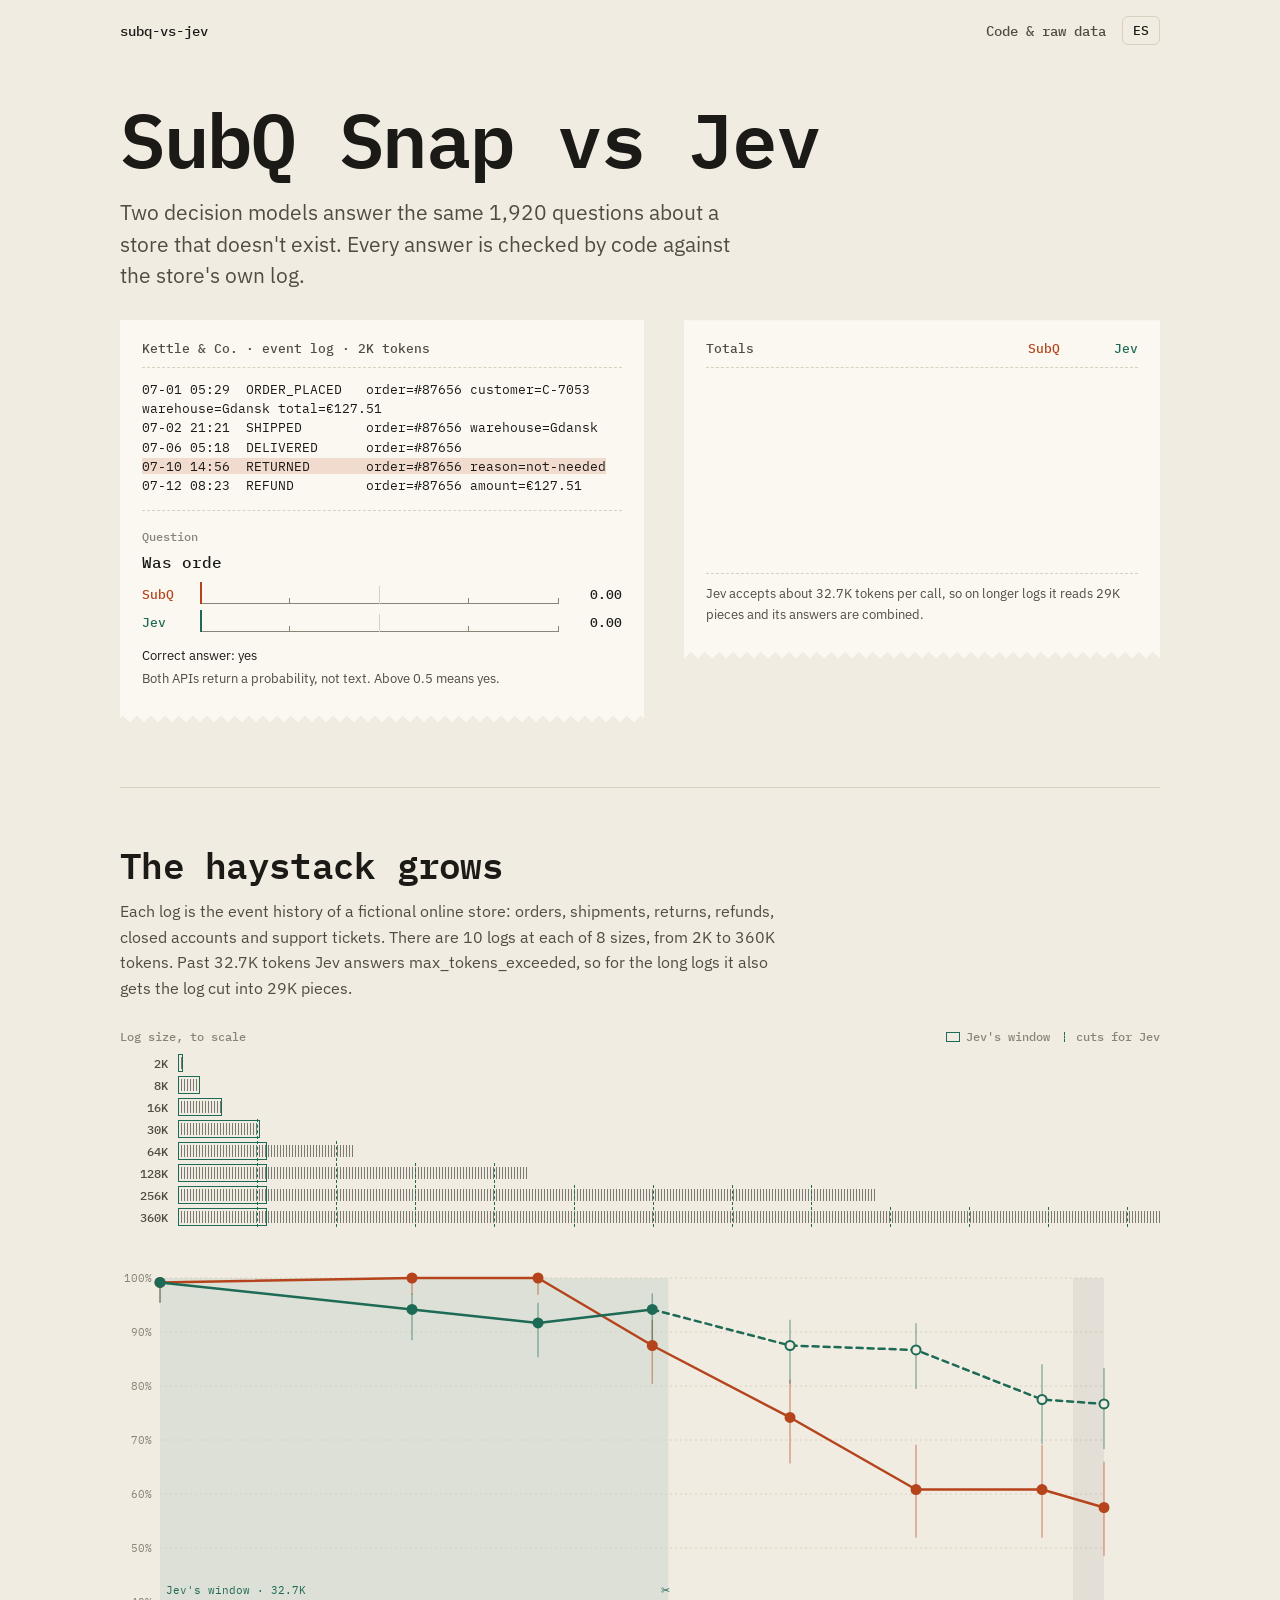
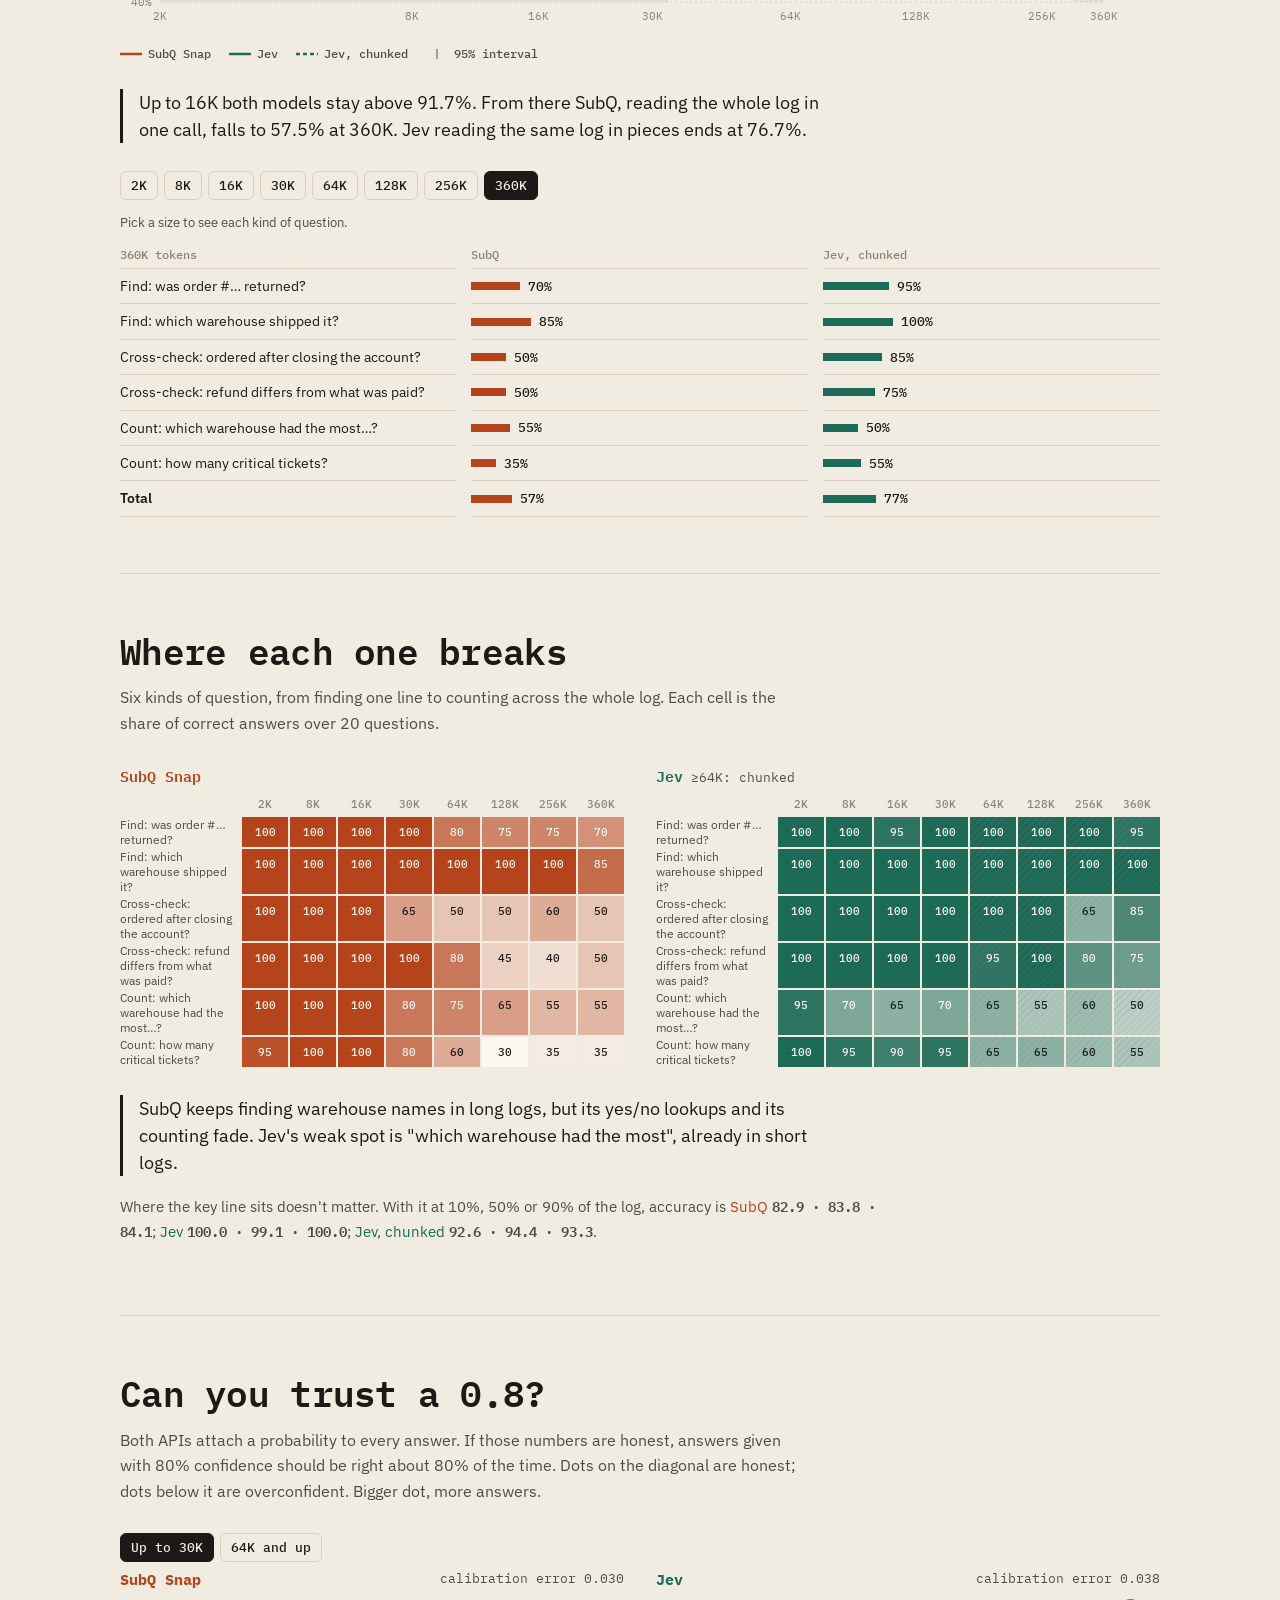
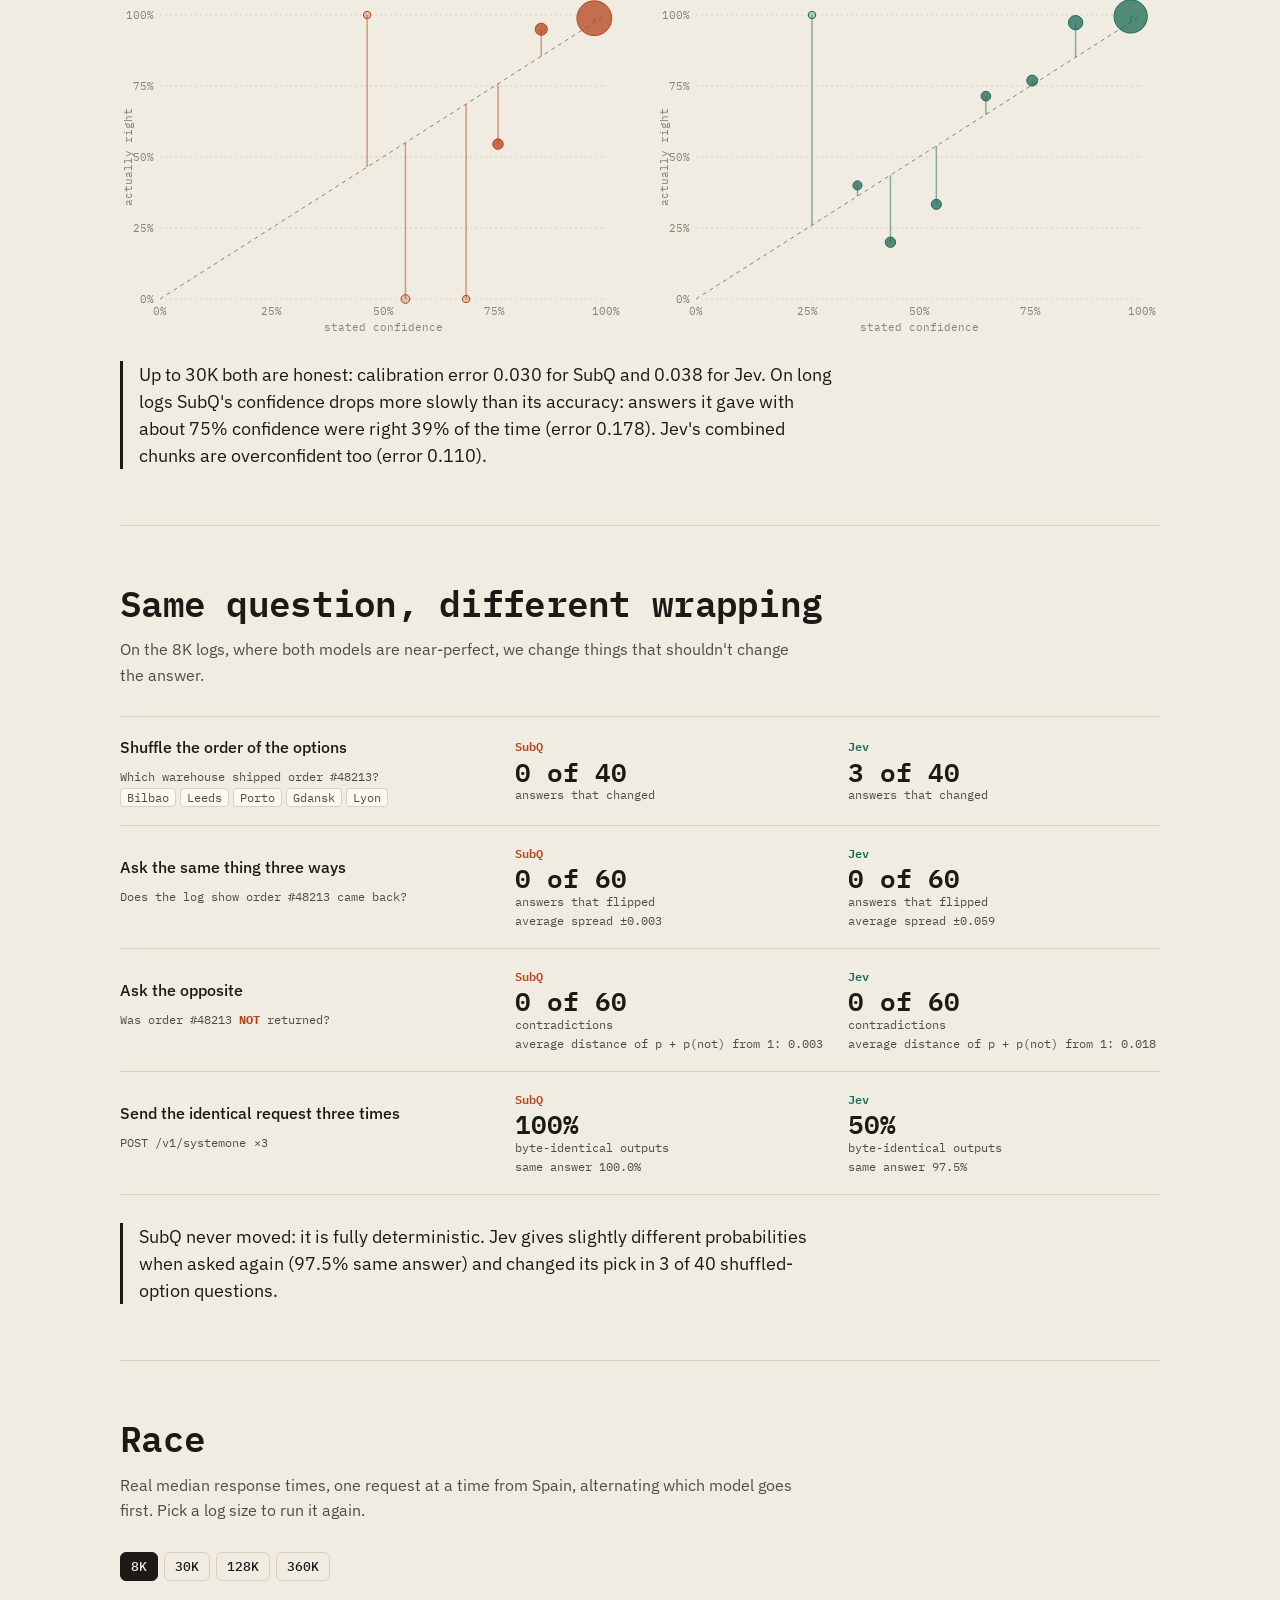
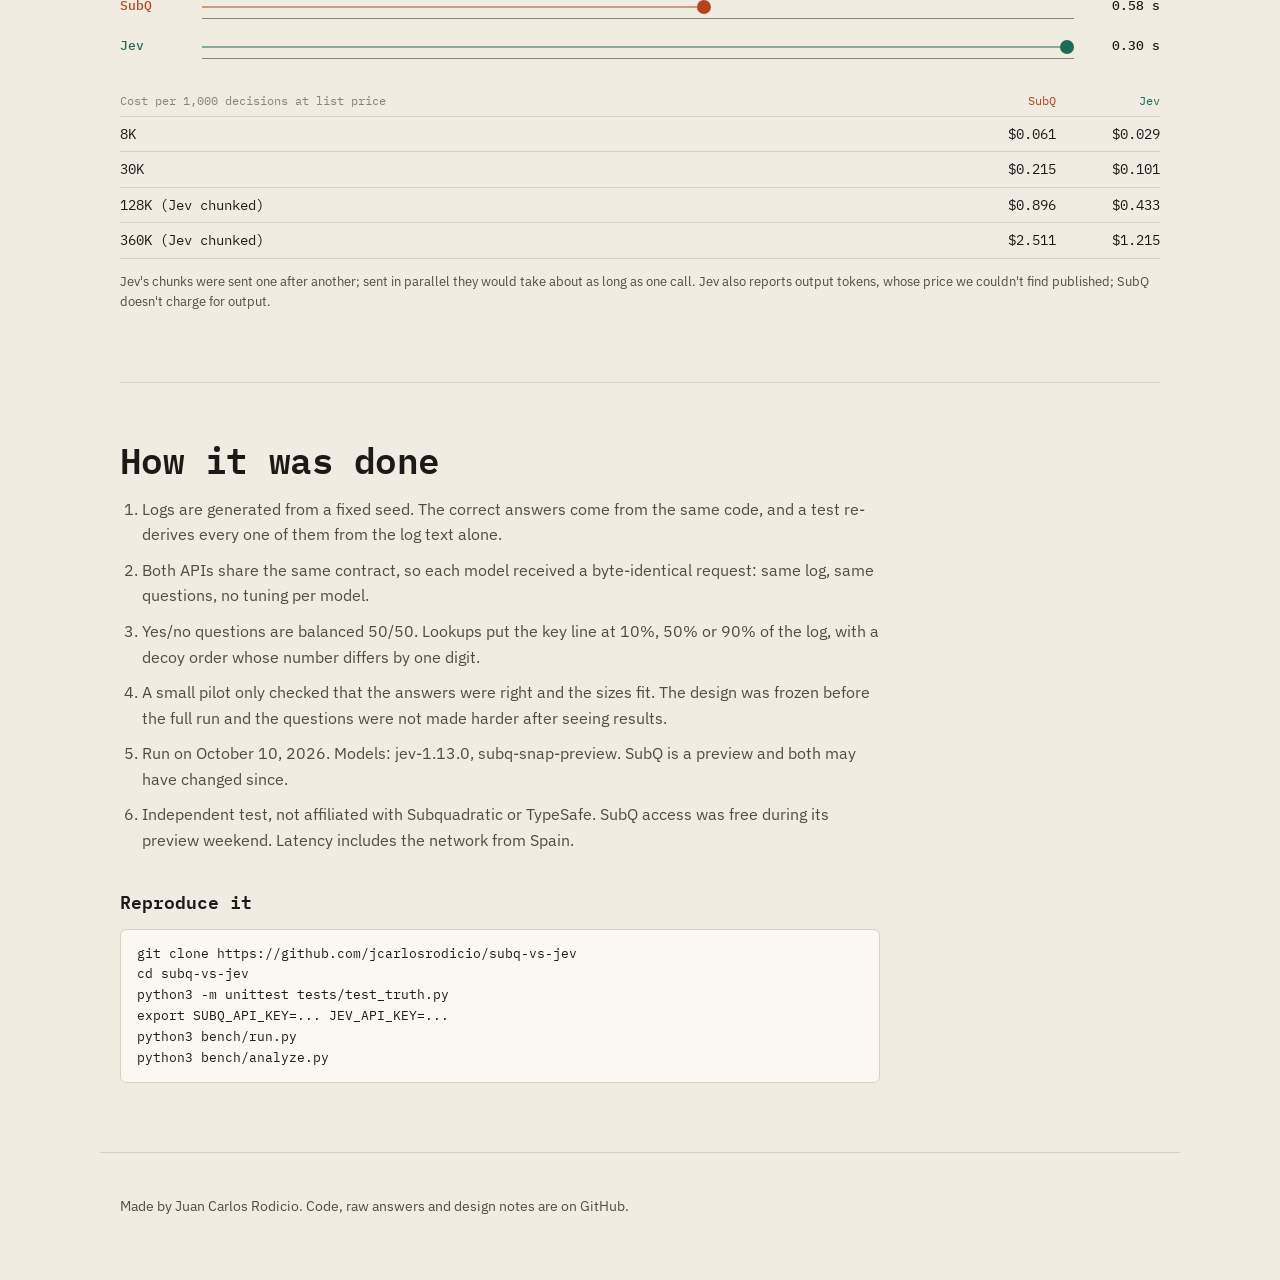
==== site/index.html @ 5bf1d731 "Results site (ES/EN), preview card, README and Pages workflow Co-Authored-By: Claude Opus 5.5 <norep" ====
<!doctype html>
<html lang="en">
<head>
<meta charset="utf-8">
<meta name="viewport" content="width=device-width, initial-scale=1">
<title>SubQ Snap vs Jev</title>
<meta name="description" content="Two decision models, one fictional store, 1,920 graded answers from 2K to 360K tokens of context.">
<meta property="og:title" content="SubQ Snap vs Jev">
<meta property="og:description" content="Two decision models, one fictional store, 1,920 graded answers from 2K to 360K tokens of context.">
<meta property="og:image" content="https://jcarlosrodicio.github.io/subq-vs-jev/og.png">
<meta property="og:url" content="https://jcarlosrodicio.github.io/subq-vs-jev/">
<meta name="twitter:card" content="summary_large_image">
<link rel="icon" href="data:image/svg+xml,<svg xmlns='http://www.w3.org/2000/svg' viewBox='0 0 16 16'><rect width='16' height='16' fill='%231b1a17'/><path d='M3 4h10M3 7h7M3 10h9M3 13h5' stroke='%23f3eee4' stroke-width='1.4'/></svg>">
<link rel="preconnect" href="https://fonts.googleapis.com">
<link rel="preconnect" href="https://fonts.gstatic.com" crossorigin>
<link href="https://fonts.googleapis.com/css2?family=IBM+Plex+Mono:wght@400;500;600&family=IBM+Plex+Sans:wght@400;500;600&display=swap" rel="stylesheet">
<link rel="stylesheet" href="style.css">
</head>
<body>
<header class="bar">
  <span class="mark">subq-vs-jev</span>
  <nav>
    <a href="https://github.com/jcarlosrodicio/subq-vs-jev" data-i18n="repo"></a>
    <button id="lang" type="button" aria-label="Language"></button>
  </nav>
</header>

<main>
  <section class="hero">
    <div class="hero-text">
      <h1 data-i18n="title"></h1>
      <p class="lede" data-i18n="lede"></p>
    </div>

    <div class="paper ticket" id="hero-ticket">
      <div class="ticket-head" data-i18n="hero_log"></div>
      <pre class="log" id="hero-log" aria-live="off"></pre>
      <div class="ticket-q">
        <span class="label" data-i18n="hero_q"></span>
        <p class="q mono" id="hero-q"></p>
      </div>
      <div class="meters" id="hero-meters"></div>
      <div class="ticket-foot">
        <span data-i18n="hero_truth"></span>
        <span class="muted" data-i18n="hero_note"></span>
      </div>
    </div>

    <div class="paper receipt" id="receipt">
      <div class="receipt-head">
        <span data-i18n="receipt_title"></span>
        <span class="cols mono"><span class="c-subq">SubQ</span><span class="c-jev">Jev</span></span>
      </div>
      <ol id="receipt-lines"></ol>
      <p class="receipt-foot" data-i18n="r_foot"></p>
    </div>
  </section>

  <section class="block" id="s1">
    <h2 data-i18n="s1_title"></h2>
    <p class="prose" data-i18n="s1_p"></p>
    <div class="tape" id="tape">
      <div class="tape-caption"><span data-i18n="s1_tape"></span><span class="tape-key"><i class="k-window"></i><span data-i18n="s1_window"></span><i class="k-cut"></i><span data-i18n="s1_cut"></span></span></div>
      <div id="tape-rows"></div>
    </div>
    <figure class="chart" id="acc-chart"></figure>
    <div class="legend" id="acc-legend"></div>
    <p class="finding" data-i18n="s1_finding"></p>
    <div class="readout" id="readout">
      <div class="sizes" id="sizes" role="tablist"></div>
      <p class="muted small" data-i18n="s1_hint"></p>
      <div id="readout-body"></div>
    </div>
  </section>

  <section class="block" id="s2">
    <h2 data-i18n="s2_title"></h2>
    <p class="prose" data-i18n="s2_p"></p>
    <div class="grids" id="grids"></div>
    <p class="finding" data-i18n="s2_finding"></p>
    <p class="depth" id="depth"></p>
  </section>

  <section class="block" id="s3">
    <h2 data-i18n="s3_title"></h2>
    <p class="prose" data-i18n="s3_p"></p>
    <div class="sizes" id="cal-scope"></div>
    <div class="calib" id="calib"></div>
    <p class="finding" data-i18n="s3_finding"></p>
  </section>

  <section class="block" id="s4">
    <h2 data-i18n="s4_title"></h2>
    <p class="prose" data-i18n="s4_p"></p>
    <div class="robust" id="robust"></div>
    <p class="finding" data-i18n="s4_finding"></p>
  </section>

  <section class="block" id="s5">
    <h2 data-i18n="s5_title"></h2>
    <p class="prose" data-i18n="s5_p"></p>
    <div class="sizes" id="race-sizes"></div>
    <div class="race" id="race"></div>
    <div class="cost" id="cost"></div>
    <p class="muted small" data-i18n="s5_note"></p>
  </section>

  <section class="block" id="s6">
    <h2 data-i18n="s6_title"></h2>
    <ol class="method">
      <li data-i18n="m1"></li>
      <li data-i18n="m2"></li>
      <li data-i18n="m3"></li>
      <li data-i18n="m4"></li>
      <li data-i18n="m5"></li>
      <li data-i18n="m6"></li>
    </ol>
    <h3 data-i18n="reproduce"></h3>
    <pre class="code"><code>git clone https://github.com/jcarlosrodicio/subq-vs-jev
cd subq-vs-jev
python3 -m unittest tests/test_truth.py
export SUBQ_API_KEY=... JEV_API_KEY=...
python3 bench/run.py
python3 bench/analyze.py</code></pre>
  </section>
</main>

<footer class="foot">
  <p data-i18n="footer"></p>
</footer>

<script src="i18n.js"></script>
<script src="app.js"></script>
</body>
</html>
---- site/style.css ----
:root {
  --paper: #f1ece2;
  --sheet: #fbf8f1;
  --ink: #1b1a17;
  --ink-2: #514c43;
  --ink-3: #8a8377;
  --rule: #d9d0c0;
  --subq: #b5441c;
  --jev: #1d6a56;
  --mono: "IBM Plex Mono", ui-monospace, Menlo, monospace;
  --sans: "IBM Plex Sans", system-ui, sans-serif;
  color-scheme: light;
}
@media (prefers-color-scheme: dark) {
  :root:not([data-theme="light"]) {
    --paper: #151412;
    --sheet: #1e1d1a;
    --ink: #ece6d9;
    --ink-2: #b9b1a2;
    --ink-3: #7d766a;
    --rule: #39352f;
    --subq: #e2763f;
    --jev: #52b293;
    color-scheme: dark;
  }
}

* { box-sizing: border-box; }
html { -webkit-text-size-adjust: 100%; }
body {
  margin: 0;
  background: var(--paper);
  color: var(--ink);
  font: 400 16px/1.6 var(--sans);
}
a { color: inherit; text-underline-offset: 3px; }
.mono, pre, code { font-family: var(--mono); }
.muted { color: var(--ink-2); }
.small { font-size: 13px; }
.c-subq { color: var(--subq); }
.c-jev { color: var(--jev); }

.bar {
  display: flex; justify-content: space-between; align-items: center;
  max-width: 1080px; margin: 0 auto; padding: 16px 20px;
  font: 500 14px var(--mono);
}
.bar nav { display: flex; gap: 16px; align-items: center; }
.bar a { text-decoration: none; color: var(--ink-2); }
.bar a:hover { color: var(--ink); text-decoration: underline; }
button {
  font: 500 13px var(--mono); color: var(--ink); background: transparent;
  border: 1px solid var(--rule); border-radius: 6px; padding: 5px 10px; cursor: pointer;
  transition: background-color .15s, border-color .15s;
}
button:hover { border-color: var(--ink-3); }
button[aria-pressed="true"] { background: var(--ink); color: var(--paper); border-color: var(--ink); }

main { max-width: 1080px; margin: 0 auto; padding: 0 20px; }

/* hero */
.hero {
  display: grid; grid-template-columns: 1.1fr 1fr; gap: 28px 40px;
  padding: 40px 0 64px; align-items: start;
}
.hero-text { grid-column: 1 / -1; max-width: 760px; }
h1 {
  font: 600 clamp(40px, 7vw, 76px)/1 var(--mono); letter-spacing: -0.03em; margin: 0 0 20px;
}
.lede { font-size: clamp(18px, 2.2vw, 21px); line-height: 1.5; color: var(--ink-2); margin: 0; max-width: 640px; }

.paper {
  background: var(--sheet);
  box-shadow: 0 1px 2px rgba(0,0,0,.06);
  padding: 20px 22px 26px;
  position: relative;
  /* torn receipt edge at the bottom */
  --tooth: 7px;
  mask: conic-gradient(from -45deg at bottom, #0000, #000 1deg 89deg, #0000 90deg) 50% / calc(2 * var(--tooth)) 100%;
  padding-bottom: calc(26px + var(--tooth));
}
.ticket-head, .receipt-head {
  font: 500 13px var(--mono); color: var(--ink-2);
  border-bottom: 1px dashed var(--rule); padding-bottom: 10px; margin-bottom: 12px;
  display: flex; justify-content: space-between; gap: 12px;
}
.log {
  margin: 0; min-height: 7.6em; font-size: 12.5px; line-height: 1.55;
  white-space: pre-wrap; overflow-wrap: anywhere; color: var(--ink);
}
.log .hl { background: color-mix(in srgb, var(--subq) 16%, transparent); }
.log .caret { display: inline-block; width: .6em; background: var(--ink); animation: blink 1s steps(1) infinite; }
@keyframes blink { 50% { opacity: 0; } }
.ticket-q { border-top: 1px dashed var(--rule); margin-top: 14px; padding-top: 12px; }
.label { font: 500 12px var(--mono); color: var(--ink-3); }
.q { margin: 2px 0 10px; font-size: 16px; font-weight: 500; min-height: 1.5em; }
.meters { display: grid; gap: 10px; }
.meter { display: grid; grid-template-columns: 48px 1fr 54px; align-items: center; gap: 10px; font: 500 13px var(--mono); }
.track { position: relative; height: 18px; border-bottom: 1px solid var(--ink-3); }
.track .tick { position: absolute; bottom: -1px; width: 1px; height: 6px; background: var(--ink-3); }
.track .half { height: 18px; background: var(--rule); }
.track .needle {
  position: absolute; bottom: -1px; left: 0; width: 2px; height: 22px;
  transition: left 1.4s cubic-bezier(.2,.8,.2,1);
}
.meter .val { text-align: right; font-variant-numeric: tabular-nums; }
.ticket-foot { display: grid; gap: 2px; margin-top: 14px; font-size: 13px; }

.receipt ol { list-style: none; margin: 0; padding: 0; }
.receipt li {
  display: grid; grid-template-columns: 1fr auto auto; gap: 14px; align-items: baseline;
  padding: 7px 0; font-size: 14px;
  opacity: 0; transition: opacity .4s;
}
.receipt li.in { opacity: 1; }
.receipt li .name { display: flex; align-items: baseline; gap: 8px; min-width: 0; }
.receipt li .name::after { content: ""; flex: 1; border-bottom: 1px dotted var(--ink-3); transform: translateY(-4px); }
.receipt li .v { font: 500 15px var(--mono); font-variant-numeric: tabular-nums; min-width: 64px; text-align: right; }
.receipt li .v small { font-size: 11px; color: var(--ink-3); font-weight: 400; display: block; line-height: 1; }
.receipt .cols { display: grid; grid-template-columns: 64px 64px; gap: 14px; text-align: right; }
.receipt-foot { font-size: 13px; color: var(--ink-2); border-top: 1px dashed var(--rule); margin: 12px 0 0; padding-top: 10px; }

/* sections */
.block { padding: 56px 0; border-top: 1px solid var(--rule); }
h2 { font: 600 clamp(26px, 3.6vw, 36px)/1.15 var(--mono); letter-spacing: -0.02em; margin: 0 0 14px; }
h3 { font: 600 18px var(--mono); margin: 32px 0 10px; }
.prose { max-width: 680px; color: var(--ink-2); margin: 0 0 28px; }
.finding {
  max-width: 720px; font-size: 18px; line-height: 1.5; margin: 28px 0 0;
  padding-left: 16px; border-left: 3px solid var(--ink);
}

/* tape */
.tape { margin: 8px 0 28px; }
.tape-caption { display: flex; justify-content: space-between; flex-wrap: wrap; gap: 8px; font: 500 12px var(--mono); color: var(--ink-3); margin-bottom: 8px; }
.tape-key { display: inline-flex; align-items: center; gap: 6px; }
.tape-key i { display: inline-block; width: 14px; height: 10px; }
.k-window { border: 1.5px solid var(--jev); }
.k-cut { border-left: 1.5px dashed var(--jev); width: 6px !important; margin-left: 8px; }
.tape-row { display: grid; grid-template-columns: 48px 1fr; align-items: center; gap: 10px; height: 22px; }
.tape-row .len { font: 500 12px var(--mono); color: var(--ink-2); text-align: right; }
.tape-row .strip-wrap { position: relative; height: 12px; }
.tape-row .strip {
  position: absolute; inset: 0 auto 0 0; width: 0; min-width: 2px;
  background: repeating-linear-gradient(90deg, var(--ink) 0 1px, transparent 1px 3px);
  opacity: .55; transition: width 1.2s cubic-bezier(.3,.7,.2,1);
}
.tape-row .window { position: absolute; top: -3px; bottom: -3px; left: 0; border: 1.5px solid var(--jev); opacity: 0; transition: opacity .4s 1.1s; }
.tape-row .cut { position: absolute; top: -4px; bottom: -4px; border-left: 1.5px dashed var(--jev); opacity: 0; transition: opacity .3s; }
.tape.in .window, .tape.in .cut { opacity: 1; }

/* charts */
.chart { margin: 0; }
.chart svg, .calib svg { width: 100%; height: auto; display: block; overflow: visible; }
.axis text, .lbl { font: 400 11px var(--mono); fill: var(--ink-3); }
.axis line, .axis path { stroke: var(--rule); }
.gridline { stroke: var(--rule); stroke-dasharray: 2 3; }
.series { fill: none; stroke-width: 2.5; stroke-linecap: round; stroke-linejoin: round; }
.series.draw { transition: stroke-dashoffset 1.8s cubic-bezier(.3,.6,.2,1); }
.dot { opacity: 0; transition: opacity .3s; }
.in .dot { opacity: 1; }
.ci { stroke-width: 1.5; opacity: .45; }
.band { fill: color-mix(in srgb, var(--jev) 9%, transparent); }
.col-hit { fill: transparent; cursor: pointer; }
.col-sel { fill: color-mix(in srgb, var(--ink) 6%, transparent); }
.legend { display: flex; flex-wrap: wrap; gap: 6px 18px; margin-top: 10px; font: 500 12px var(--mono); color: var(--ink-2); }
.legend span { display: inline-flex; align-items: center; gap: 6px; }
.legend svg { width: 22px; height: 10px; }

.readout { margin-top: 28px; }
.sizes { display: flex; flex-wrap: wrap; gap: 6px; margin-bottom: 8px; }
.readout-grid { display: grid; grid-template-columns: minmax(150px, 1fr) 1fr 1fr; gap: 0 14px; margin-top: 12px; font-size: 14px; }
.readout-grid .h { font: 500 12px var(--mono); color: var(--ink-3); padding-bottom: 6px; border-bottom: 1px solid var(--rule); }
.readout-grid > div:not(.h) { padding: 6px 0; border-bottom: 1px solid var(--rule); }
.bar-cell { display: flex; align-items: center; gap: 8px; font: 500 13px var(--mono); font-variant-numeric: tabular-nums; }
.bar-cell .b { height: 8px; transition: width .5s cubic-bezier(.3,.7,.2,1); }
.bar-cell .na { color: var(--ink-3); font-weight: 400; }

/* heat grids */
.grids { display: grid; grid-template-columns: 1fr 1fr; gap: 32px; }
.grid-title { font: 600 15px var(--mono); margin: 0 0 8px; display: flex; gap: 8px; align-items: baseline; }
.heat { display: grid; grid-template-columns: minmax(120px, 1.6fr) repeat(8, 1fr); gap: 2px; font-size: 12px; }
.heat .rowh { font-size: 12px; line-height: 1.25; color: var(--ink-2); padding-right: 6px; display: flex; align-items: center; }
.heat .colh { font: 500 10.5px var(--mono); color: var(--ink-3); text-align: center; padding-bottom: 4px; }
.heat .cell {
  font: 500 11px var(--mono); text-align: center; padding: 8px 0; font-variant-numeric: tabular-nums;
  opacity: 0; transition: opacity .35s;
}
.heat .cell.chunked { background-image: repeating-linear-gradient(135deg, transparent 0 4px, rgba(127,127,127,.18) 4px 5px); }
.heat .cell.empty { color: var(--ink-3); }
.in .heat .cell { opacity: 1; }
.depth { font-size: 15px; color: var(--ink-2); margin-top: 18px; max-width: 760px; }
.depth b { font: 600 14px var(--mono); }

/* calibration */
.calib { display: grid; grid-template-columns: 1fr 1fr; gap: 32px; }
.calib h4 { font: 600 15px var(--mono); margin: 0 0 4px; display: flex; justify-content: space-between; }
.calib h4 span { font-weight: 400; color: var(--ink-2); font-size: 13px; }
.calib .pt { transition: transform 1s cubic-bezier(.3,.7,.2,1), opacity .6s; }

/* robustness */
.robust { display: grid; gap: 0; }
.rb { display: grid; grid-template-columns: minmax(0, 1.2fr) minmax(0, 1fr) minmax(0, 1fr); gap: 20px; align-items: center; padding: 18px 0; border-bottom: 1px solid var(--rule); }
.rb:first-child { border-top: 1px solid var(--rule); }
.rb .what { font-weight: 500; }
.rb .demo { font: 12px var(--mono); color: var(--ink-2); margin-top: 8px; min-height: 30px; }
.rb .opts { display: flex; gap: 4px; position: relative; }
.rb .opt { border: 1px solid var(--rule); border-radius: 4px; padding: 1px 6px; transition: transform .5s cubic-bezier(.3,.7,.2,1); background: var(--sheet); }
.rb .res { font-family: var(--mono); }
.rb .res .big { font-size: 26px; font-weight: 600; font-variant-numeric: tabular-nums; line-height: 1.1; }
.rb .res .sub { font-size: 12px; color: var(--ink-2); }
.rb .res .who { font-size: 12px; font-weight: 600; }
.typing::after { content: "▍"; animation: blink 1s steps(1) infinite; }

/* race */
.race { display: grid; gap: 14px; margin-top: 12px; }
.lane { display: grid; grid-template-columns: 70px 1fr 74px; align-items: center; gap: 12px; font: 500 13px var(--mono); }
.lane .track2 { position: relative; height: 26px; border-bottom: 1px solid var(--ink-3); }
.lane .runner { position: absolute; left: 0; bottom: 4px; width: 14px; height: 14px; border-radius: 50%; }
.lane .trail { position: absolute; left: 0; bottom: 10px; height: 2px; width: 0; opacity: .5; }
.lane .seg { position: absolute; bottom: -1px; width: 1px; height: 8px; background: var(--ink-3); }
.lane .time { text-align: right; font-variant-numeric: tabular-nums; }
.lane .meta { grid-column: 2; font-size: 11.5px; color: var(--ink-3); margin-top: -8px; }
.cost { margin: 26px 0 12px; font-size: 14px; }
.cost .row { display: grid; grid-template-columns: 1fr 90px 90px; gap: 14px; padding: 6px 0; border-bottom: 1px solid var(--rule); font-family: var(--mono); font-variant-numeric: tabular-nums; }
.cost .row span:not(:first-child) { text-align: right; }
.cost .row.h { color: var(--ink-3); font-size: 12px; }

/* method */
.method { max-width: 760px; padding-left: 22px; color: var(--ink-2); }
.method li { margin-bottom: 10px; }
.code { background: var(--sheet); border: 1px solid var(--rule); border-radius: 6px; padding: 14px 16px; font-size: 13px; overflow-x: auto; max-width: 760px; }
.foot { max-width: 1080px; margin: 0 auto; padding: 28px 20px 48px; border-top: 1px solid var(--rule); color: var(--ink-2); font-size: 14px; }

@media (max-width: 820px) {
  .hero { grid-template-columns: 1fr; padding-top: 20px; }
  .grids, .calib { grid-template-columns: 1fr; }
  .rb { grid-template-columns: 1fr 1fr; }
  .rb .left { grid-column: 1 / -1; }
  .heat { grid-template-columns: minmax(96px, 1.4fr) repeat(8, 1fr); }
  .heat .cell { font-size: 9.5px; padding: 7px 0; }
  .readout-grid { grid-template-columns: minmax(110px, 1.2fr) 1fr 1fr; font-size: 13px; }
}
@media (max-width: 480px) {
  main, .bar, .foot { padding-left: 16px; padding-right: 16px; }
  .paper { padding-left: 16px; padding-right: 16px; }
  .receipt li { grid-template-columns: 1fr 56px 56px; gap: 8px; font-size: 13px; }
  .receipt .cols { grid-template-columns: 56px 56px; gap: 8px; }
  .receipt li .v { min-width: 0; font-size: 14px; }
  .heat .colh { font-size: 9px; }
  .lane { grid-template-columns: 52px 1fr 62px; }
}
@media (prefers-reduced-motion: reduce) {
  *, *::before, *::after { transition: none !important; animation: none !important; }
}
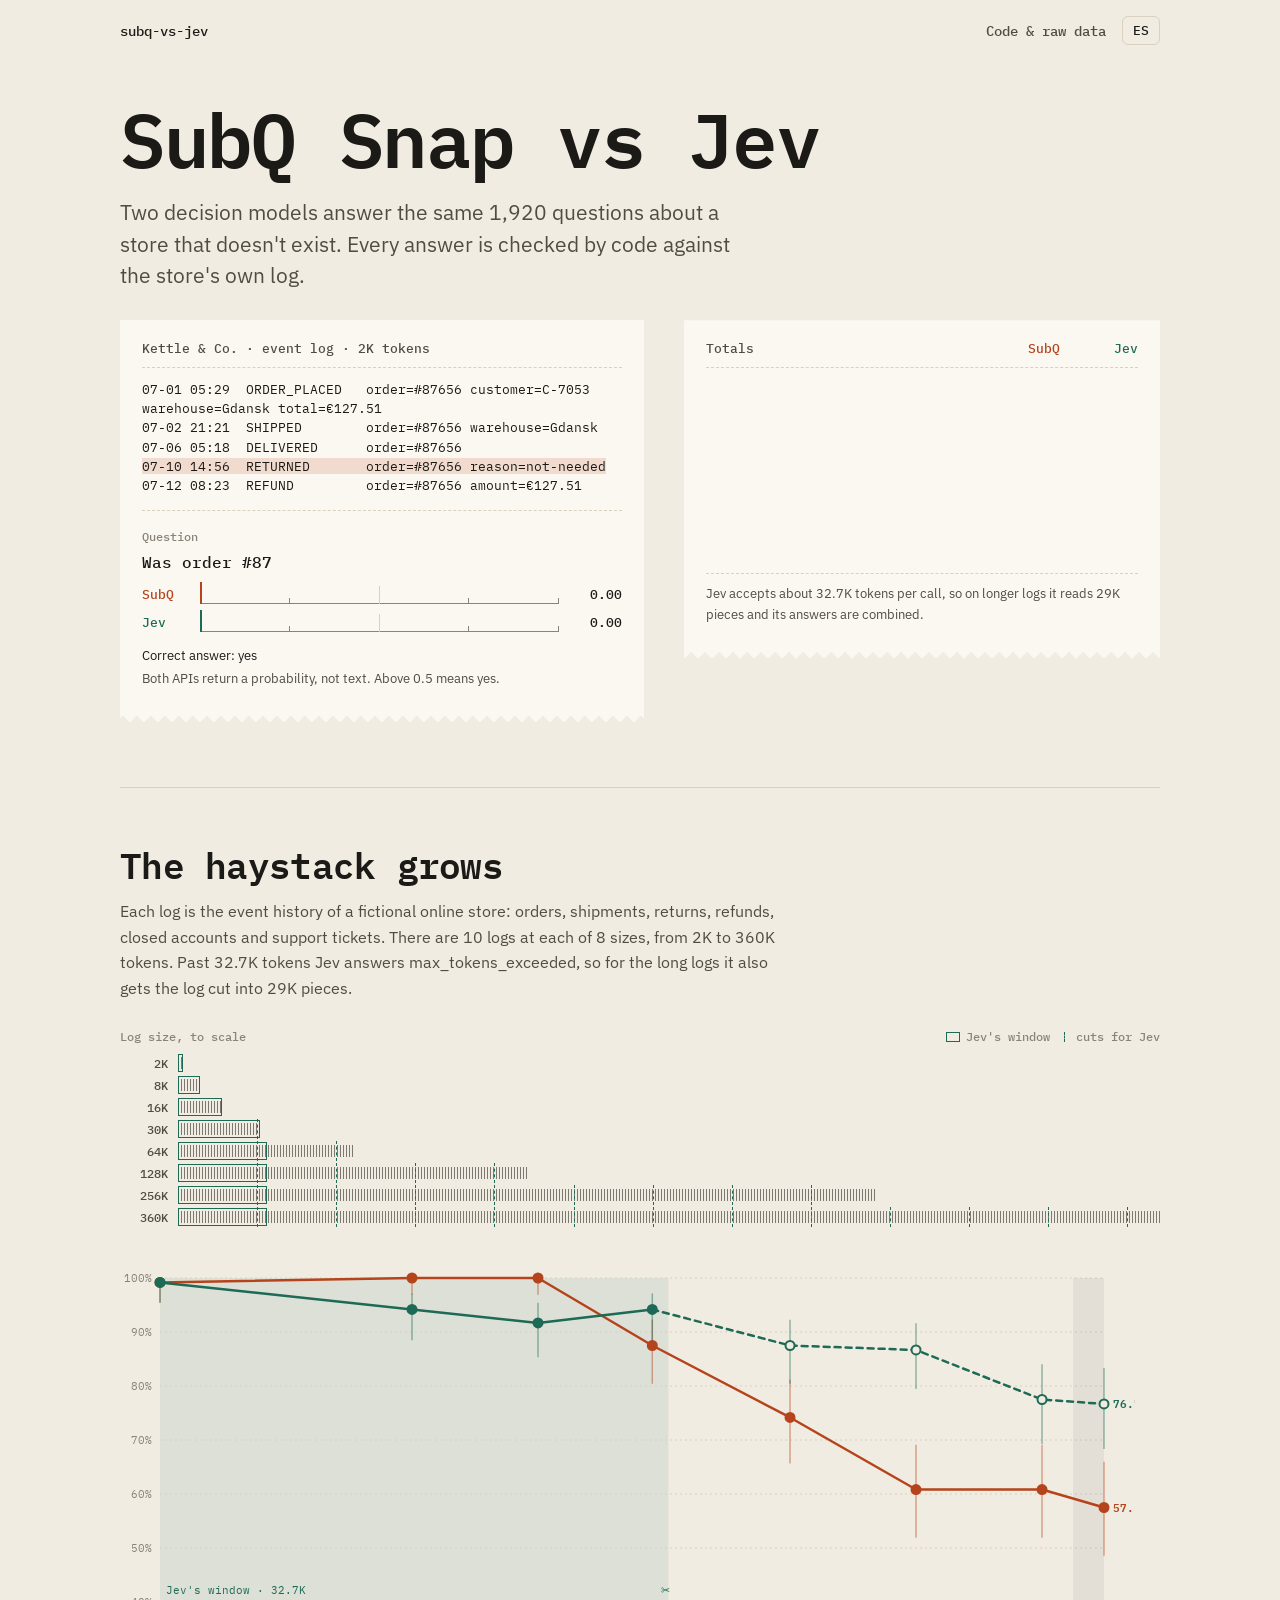
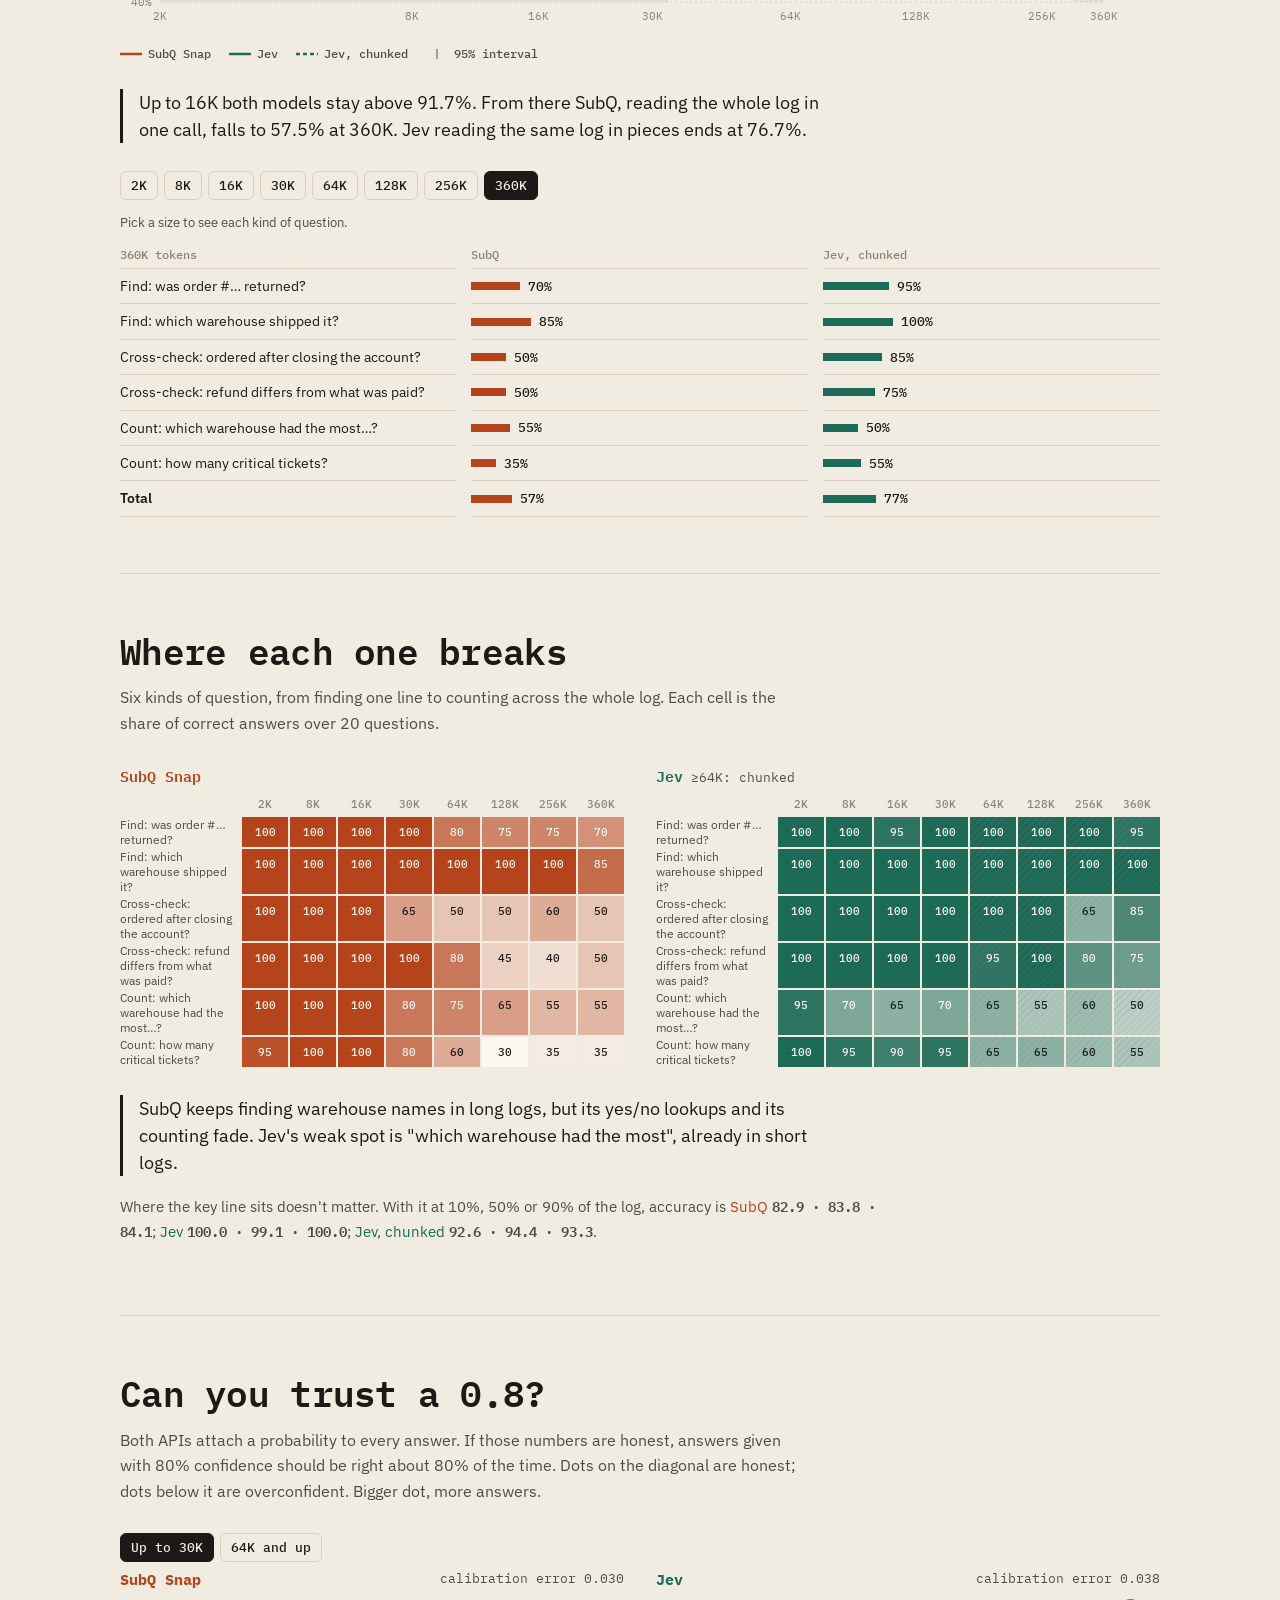
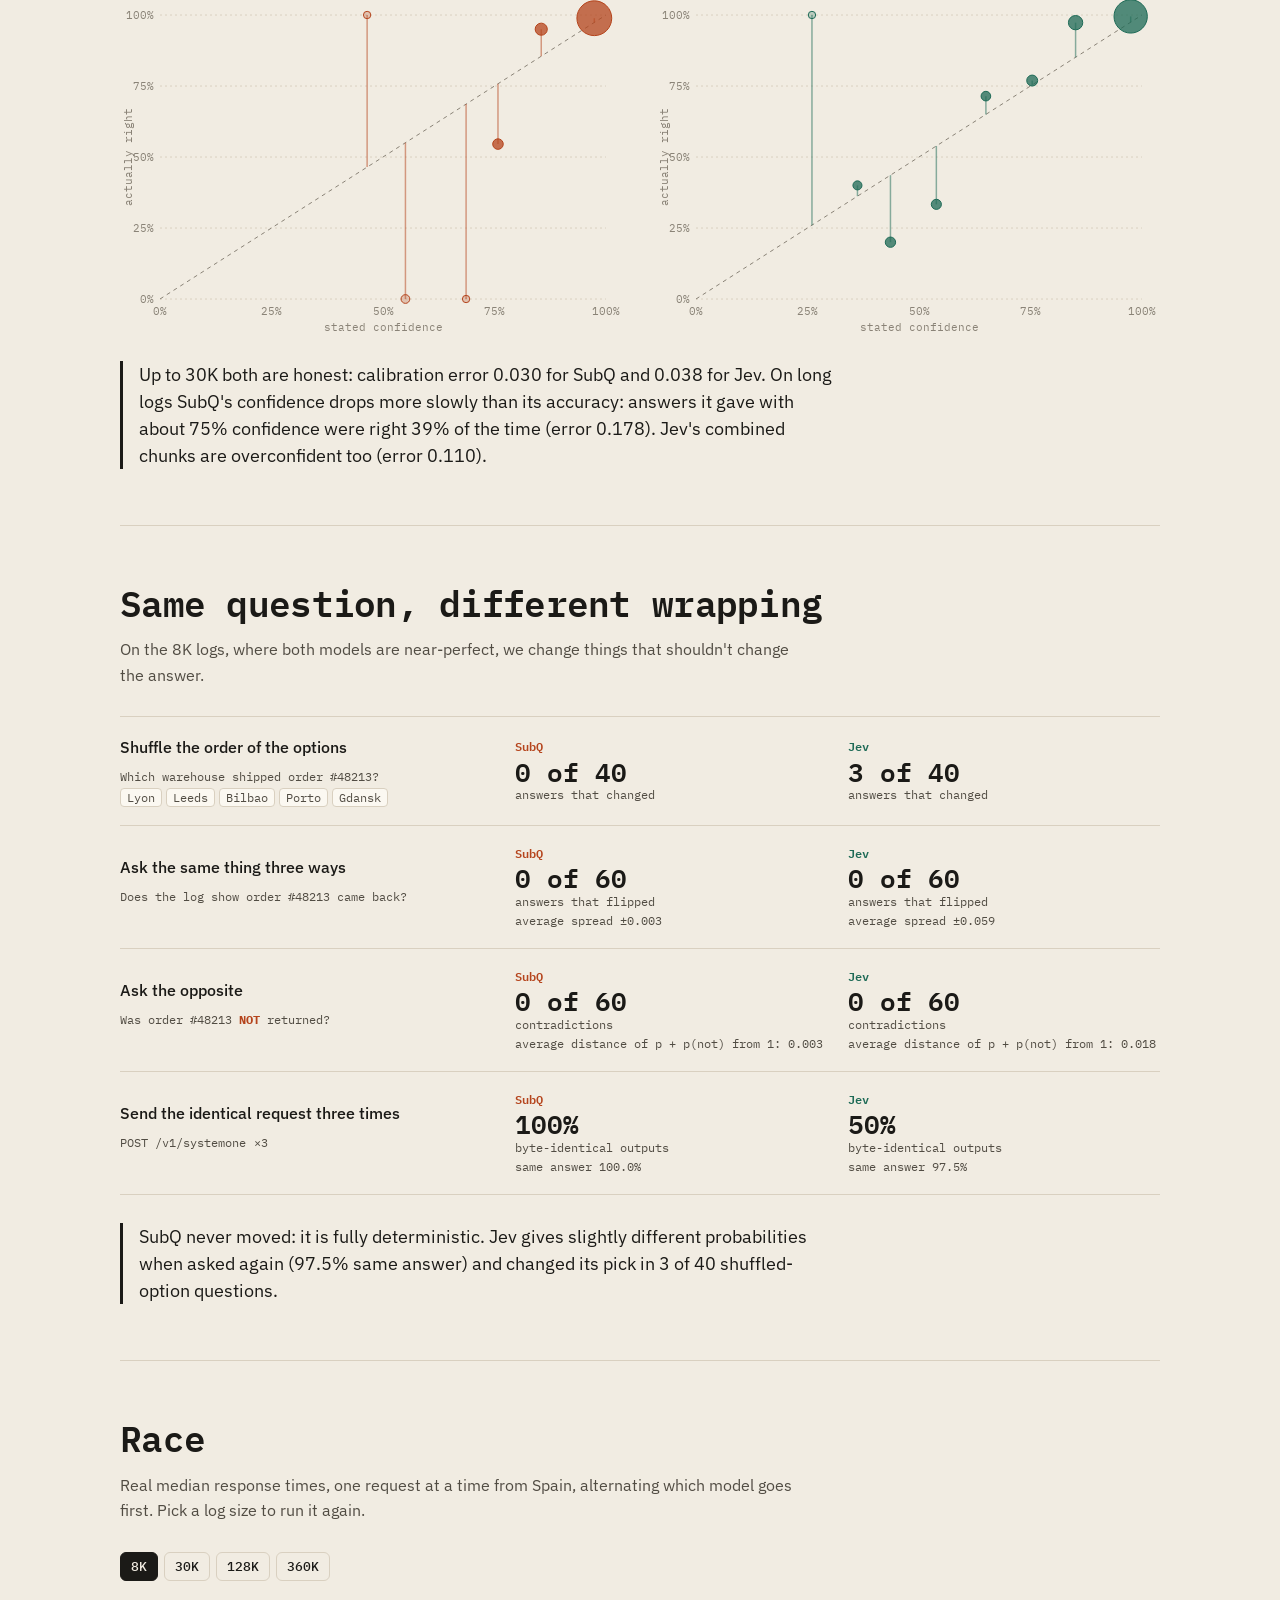
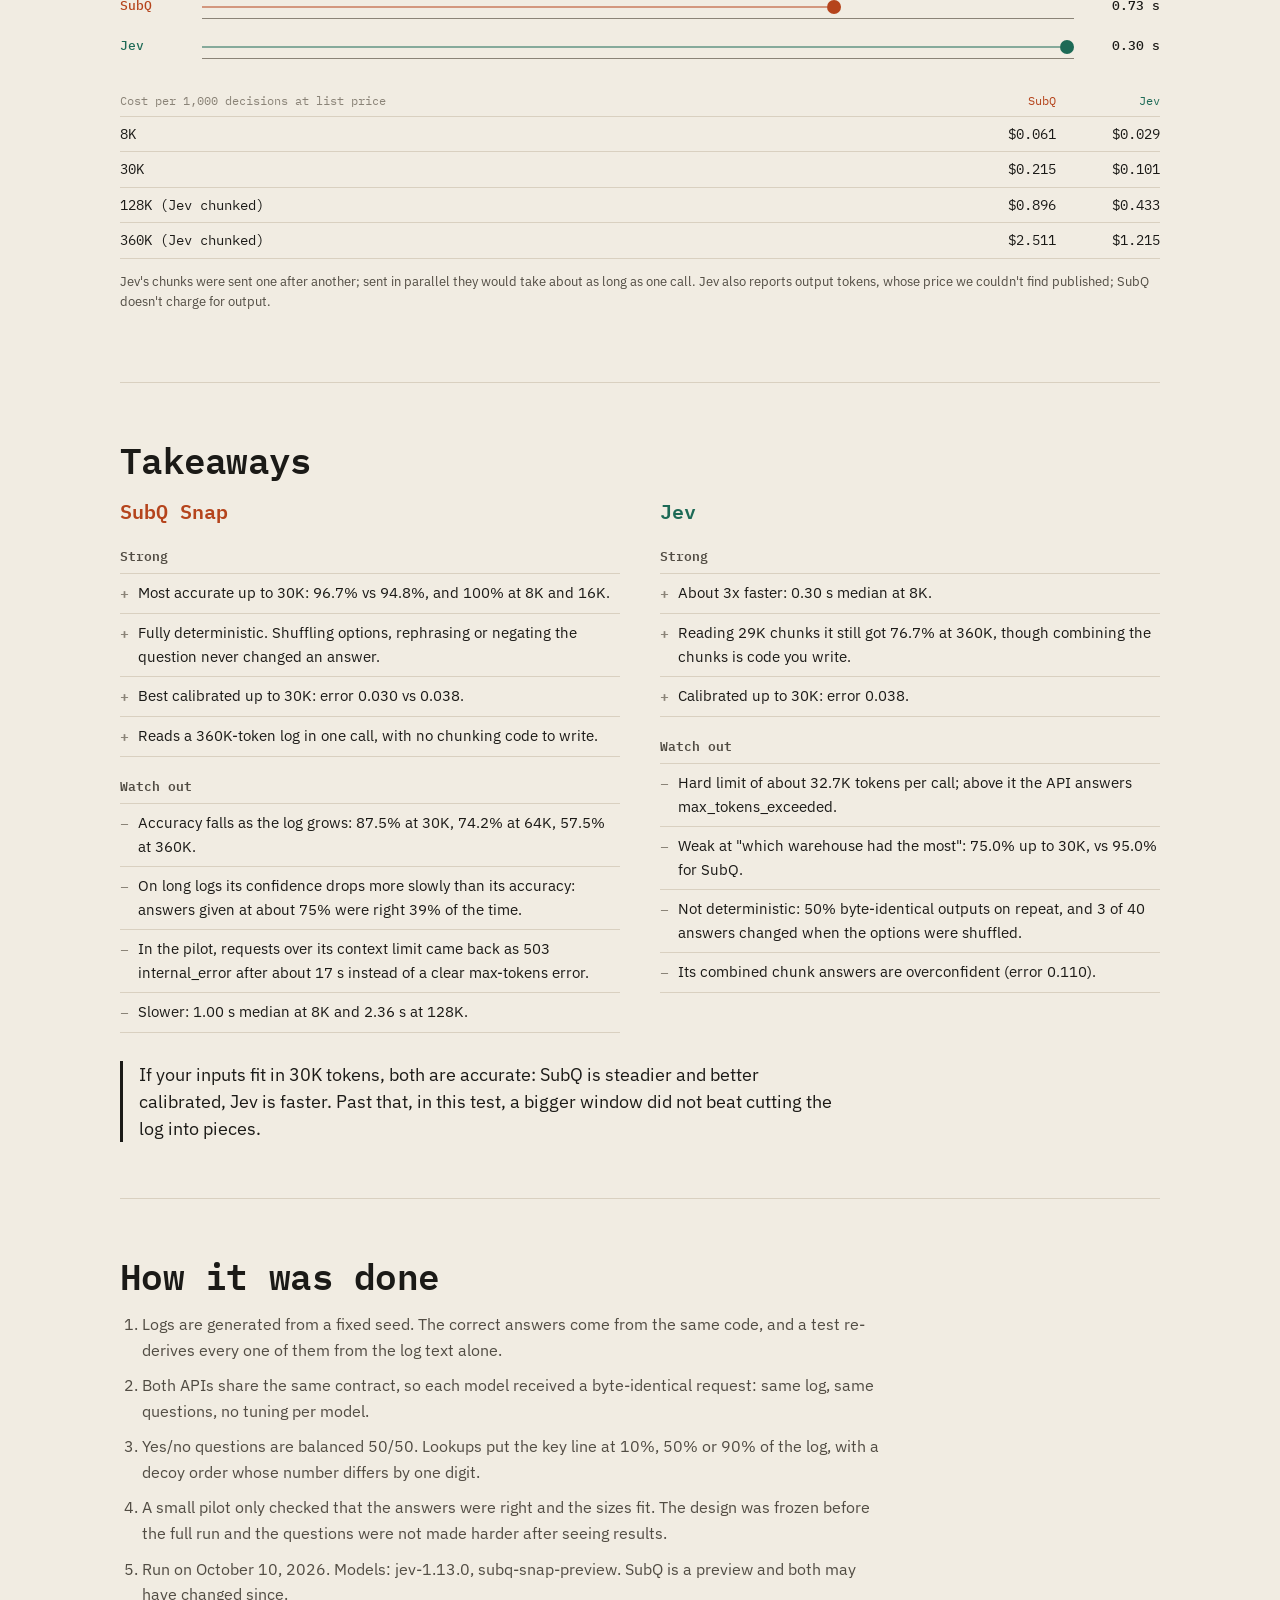
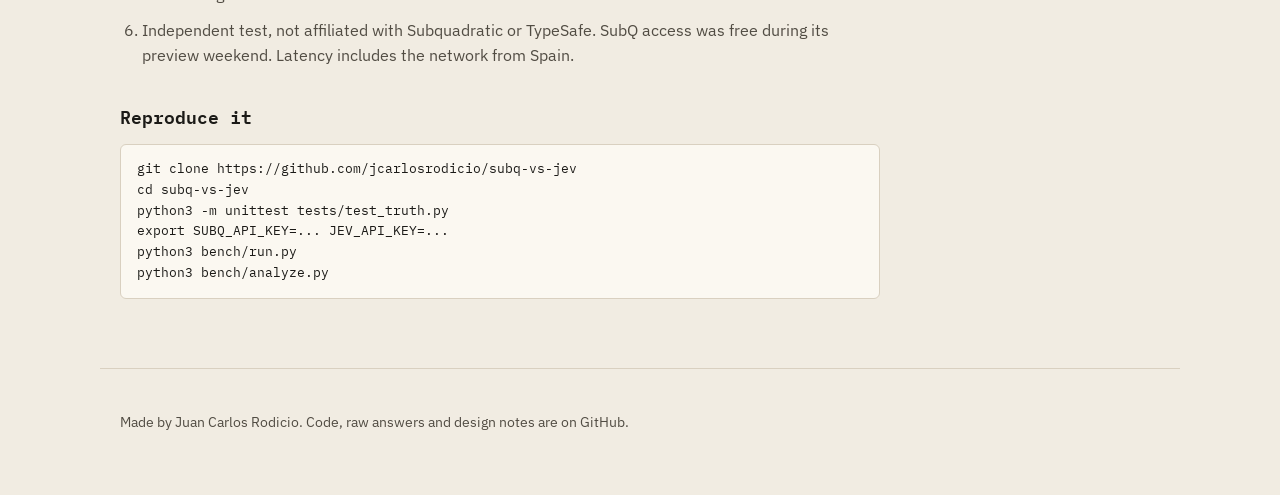
==== commit 0a9f86a9: "Add takeaways section (suggested on the SubQ Discord) Co-Authored-By: Claude Opus 5.5 <noreply@anthr" ====
--- a/site/index.html
+++ b/site/index.html
@@ -105,6 +105,12 @@
     <p class="muted small" data-i18n="s5_note"></p>
   </section>
 
+  <section class="block" id="s7">
+    <h2 data-i18n="s7_title"></h2>
+    <div class="takeaways" id="takeaways"></div>
+    <p class="finding" data-i18n="s7_bottom"></p>
+  </section>
+
   <section class="block" id="s6">
     <h2 data-i18n="s6_title"></h2>
     <ol class="method">
--- a/site/style.css
+++ b/site/style.css
@@ -226,6 +226,16 @@
 .cost .row span:not(:first-child) { text-align: right; }
 .cost .row.h { color: var(--ink-3); font-size: 12px; }
 
+/* takeaways */
+.takeaways { display: grid; grid-template-columns: 1fr 1fr; gap: 40px; }
+.takeaways h3 { margin: 0 0 10px; font-size: 20px; }
+.tk-h { font: 600 13px var(--mono); color: var(--ink-2); margin: 18px 0 6px; }
+.tk { list-style: none; margin: 0; padding: 0; }
+.tk li { display: grid; grid-template-columns: 18px 1fr; padding: 7px 0; border-bottom: 1px solid var(--rule); font-size: 15px; }
+.tk li:first-child { border-top: 1px solid var(--rule); }
+.tk-mark { font: 600 15px var(--mono); color: var(--ink-3); }
+@media (max-width: 820px) { .takeaways { grid-template-columns: 1fr; gap: 24px; } }
+
 /* method */
 .method { max-width: 760px; padding-left: 22px; color: var(--ink-2); }
 .method li { margin-bottom: 10px; }
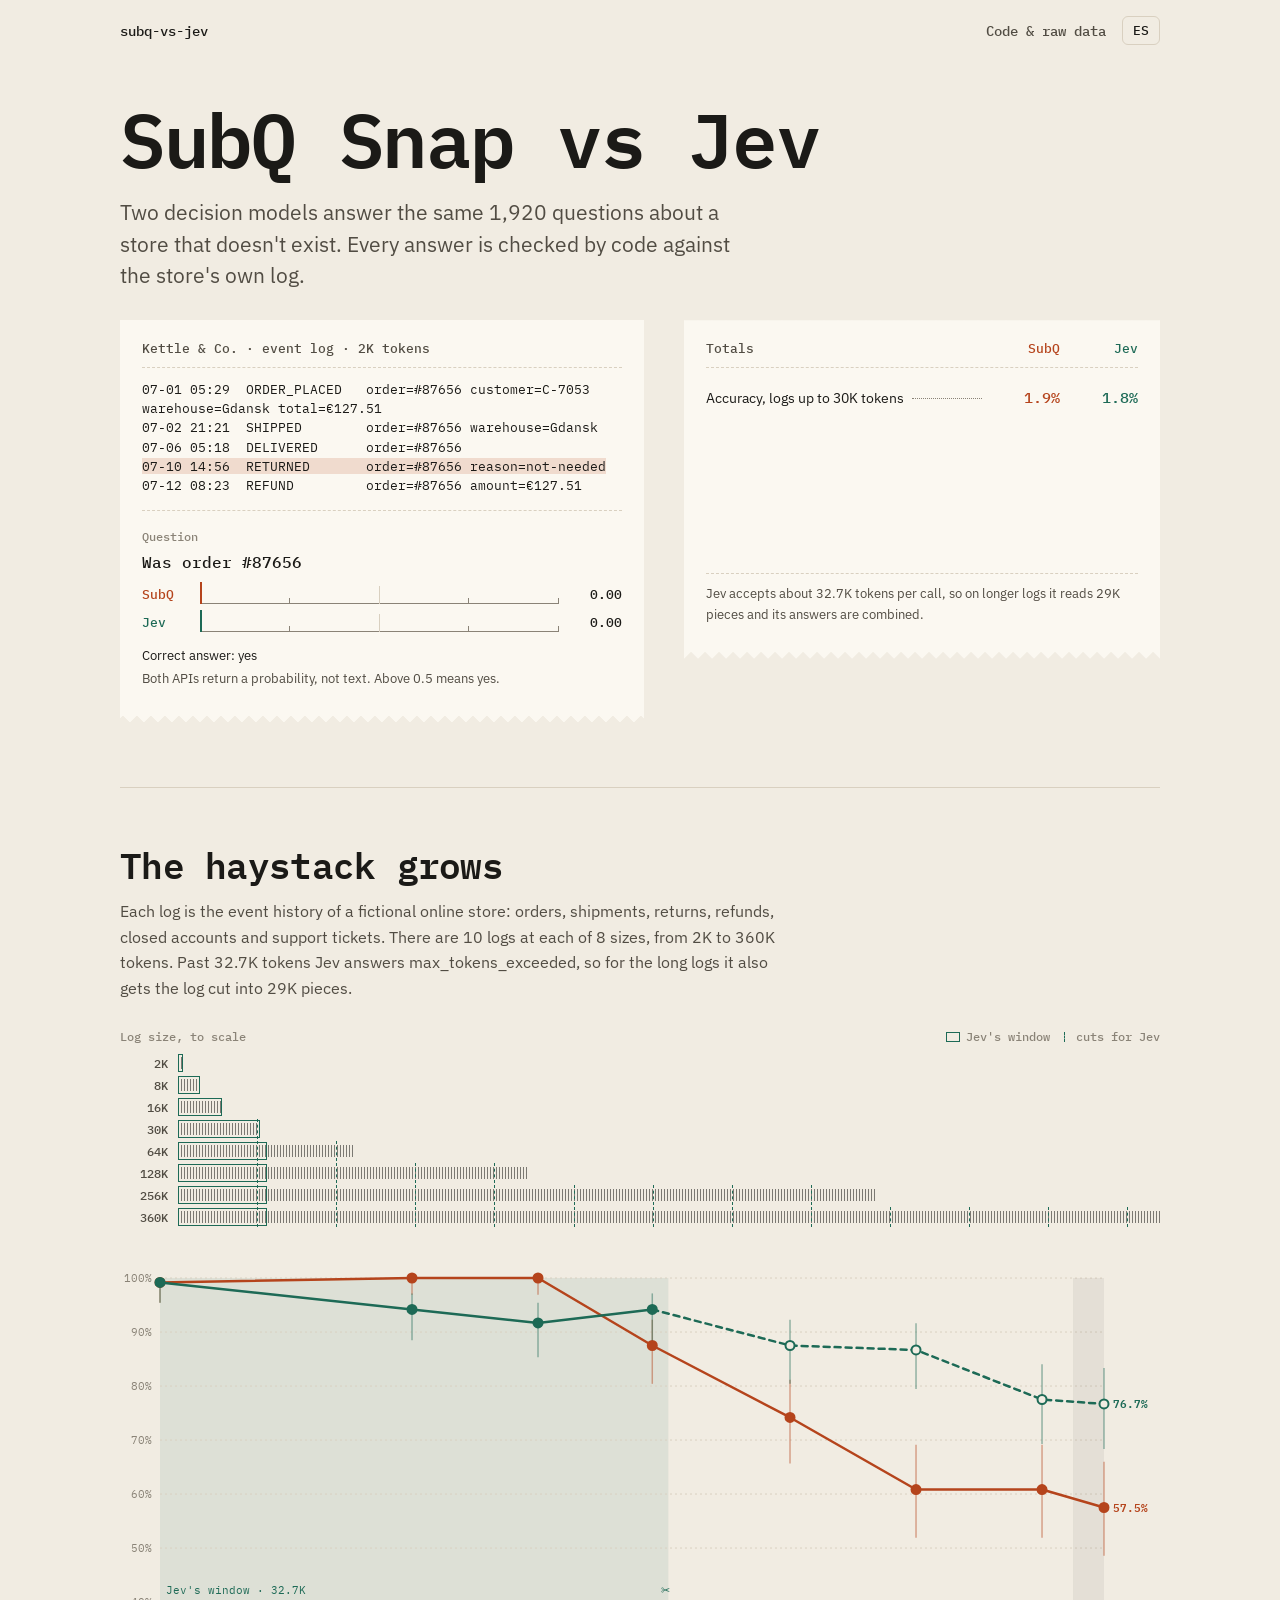
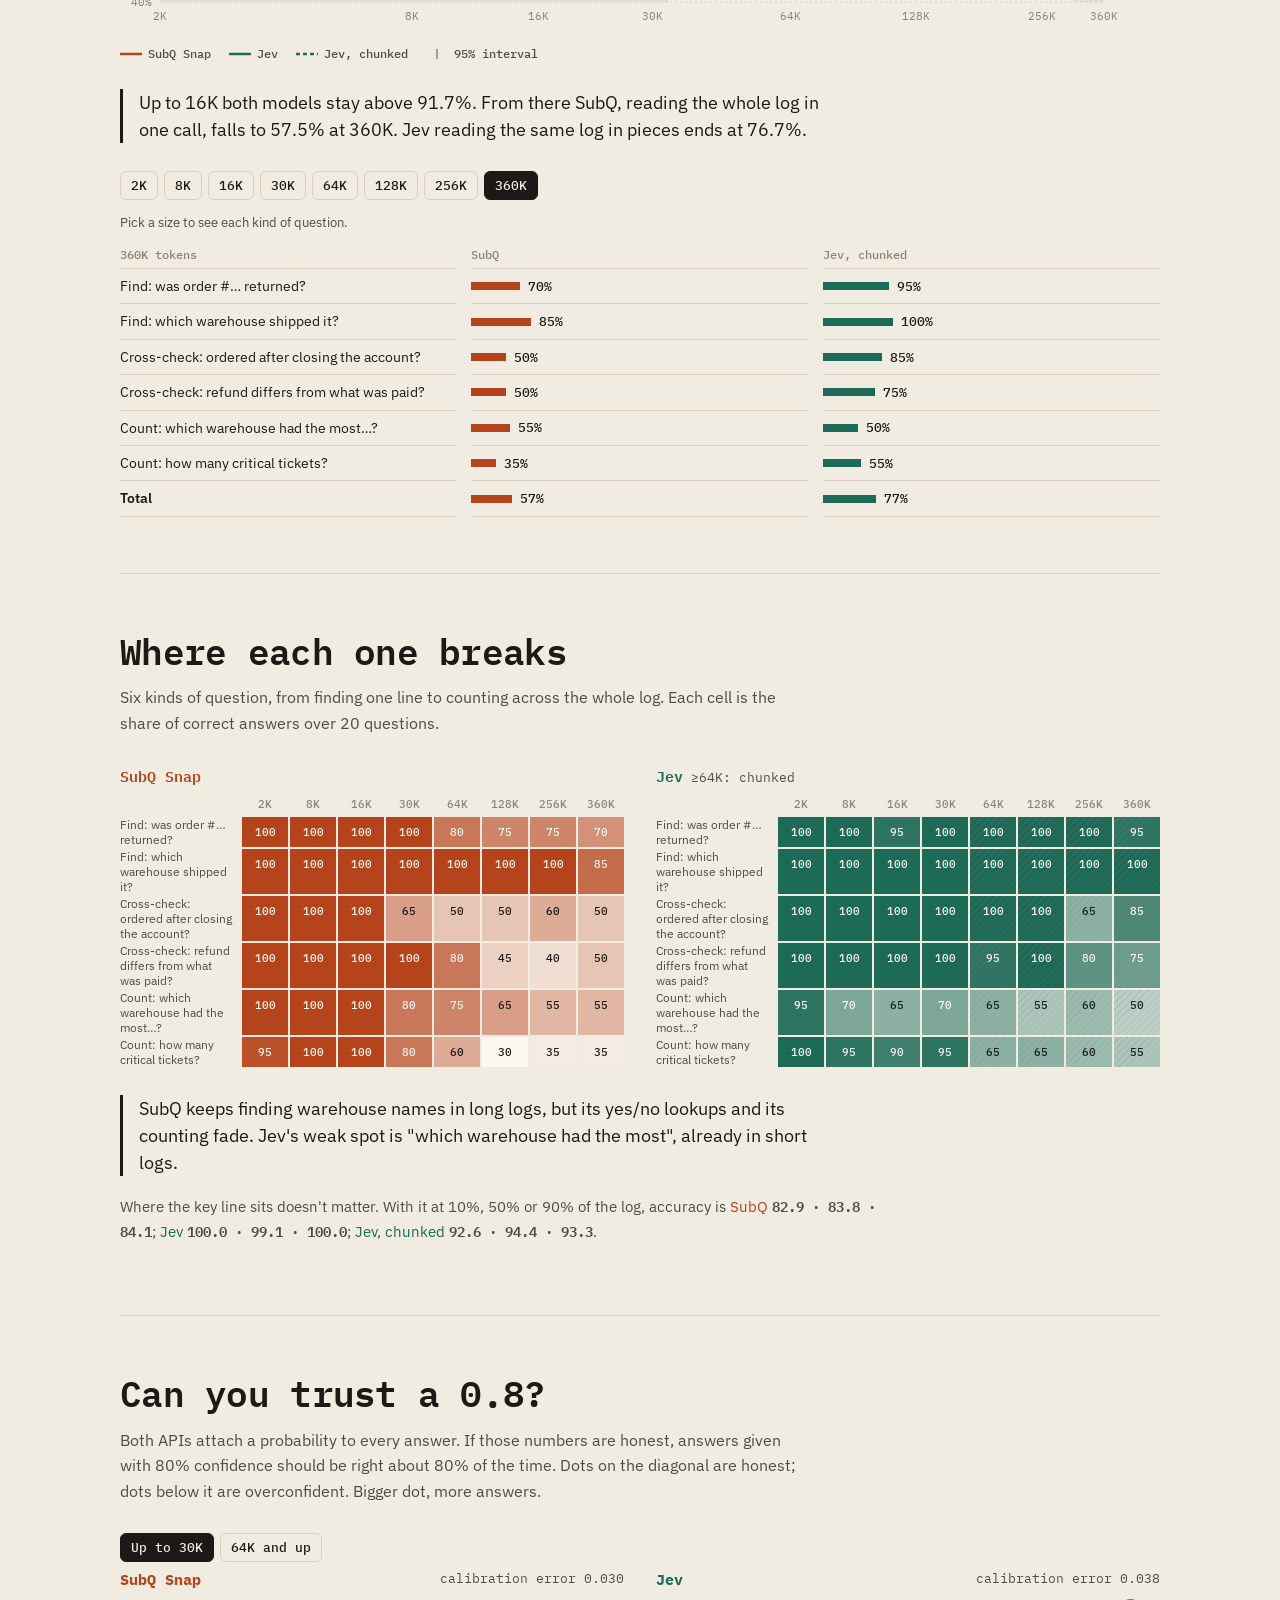
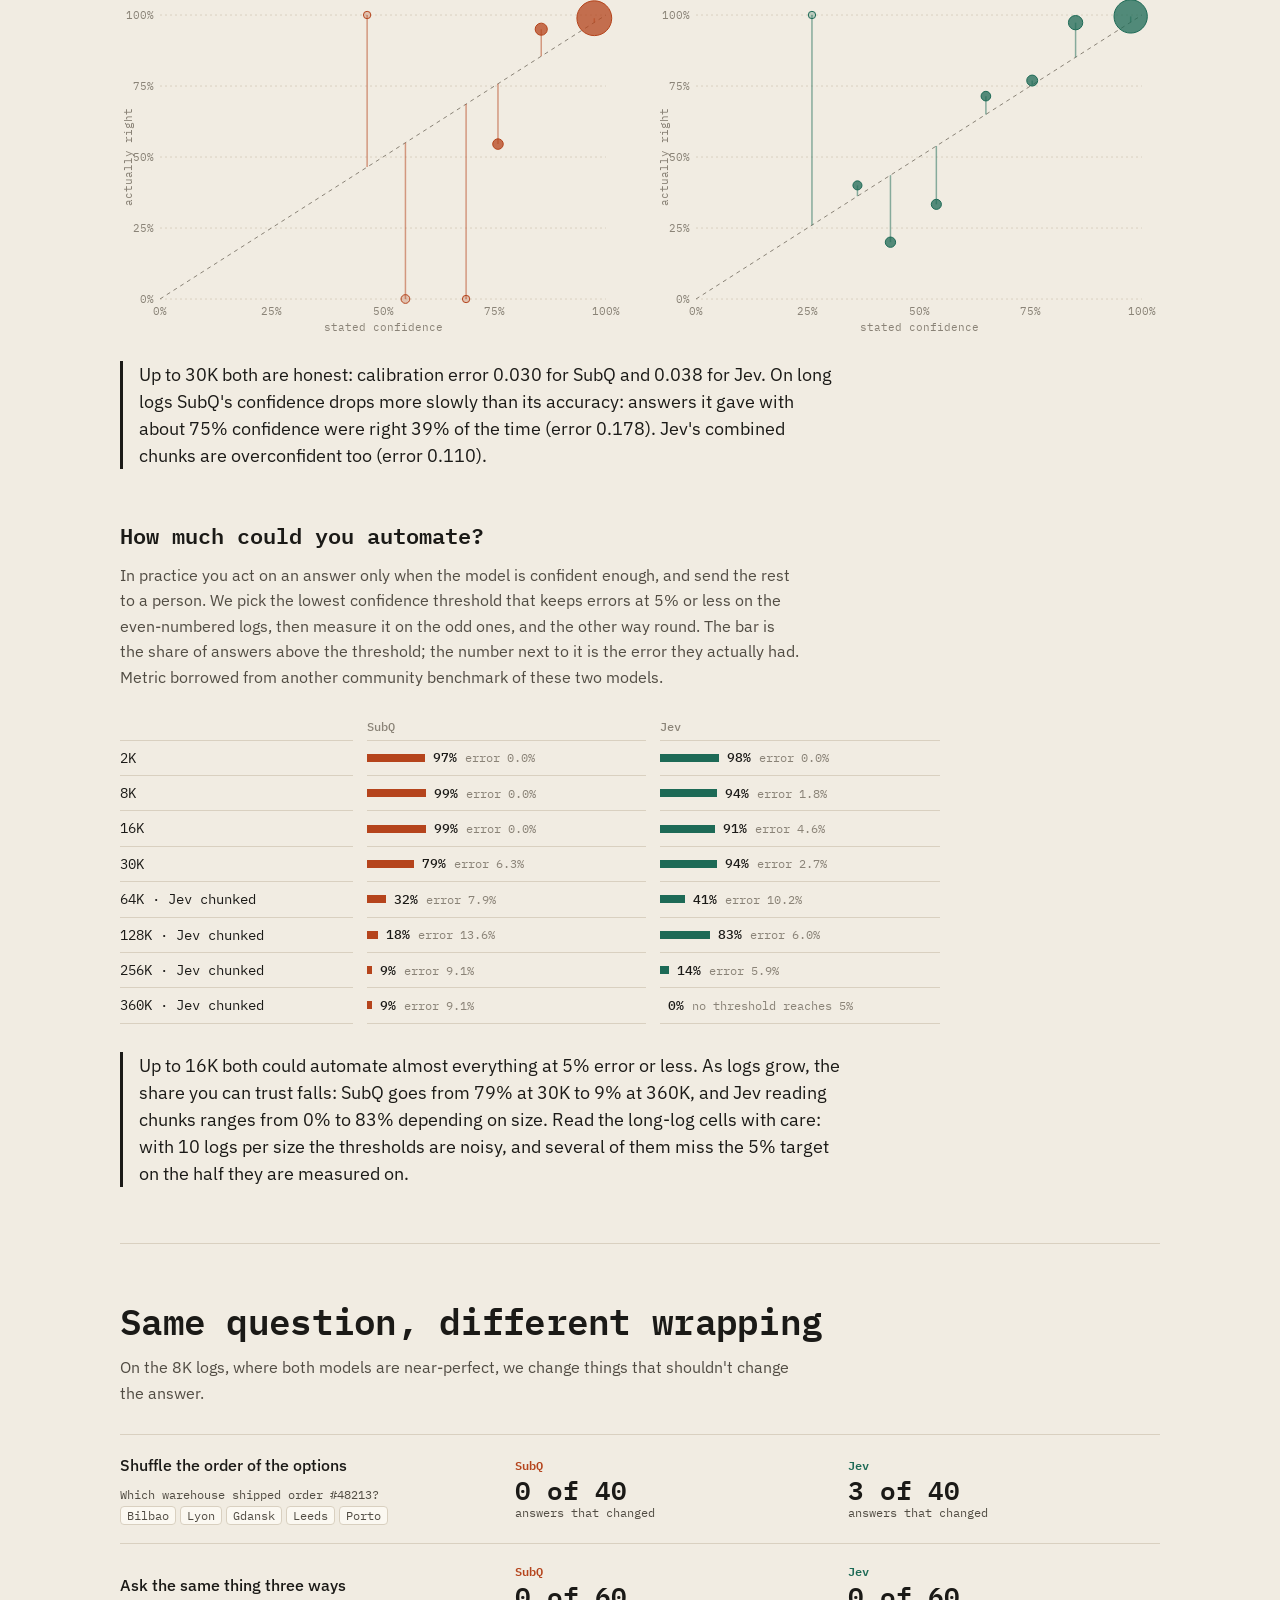
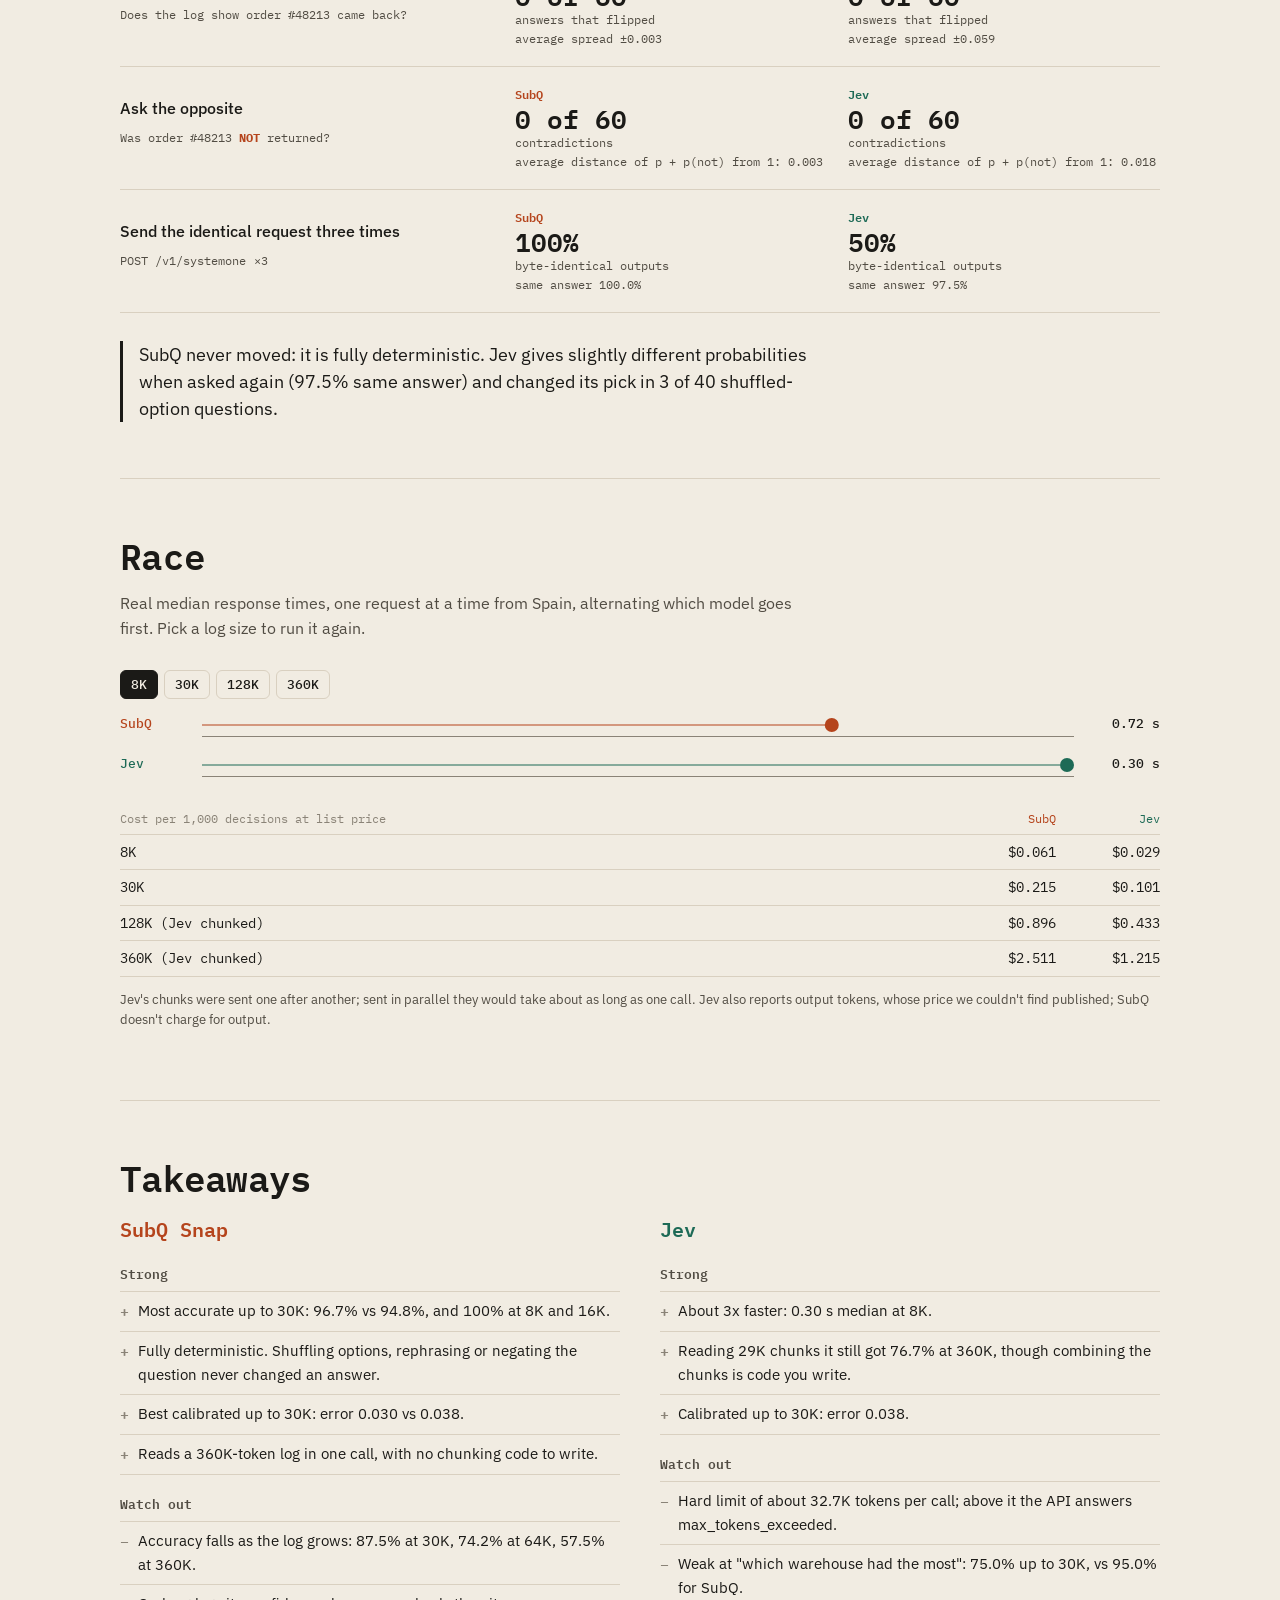
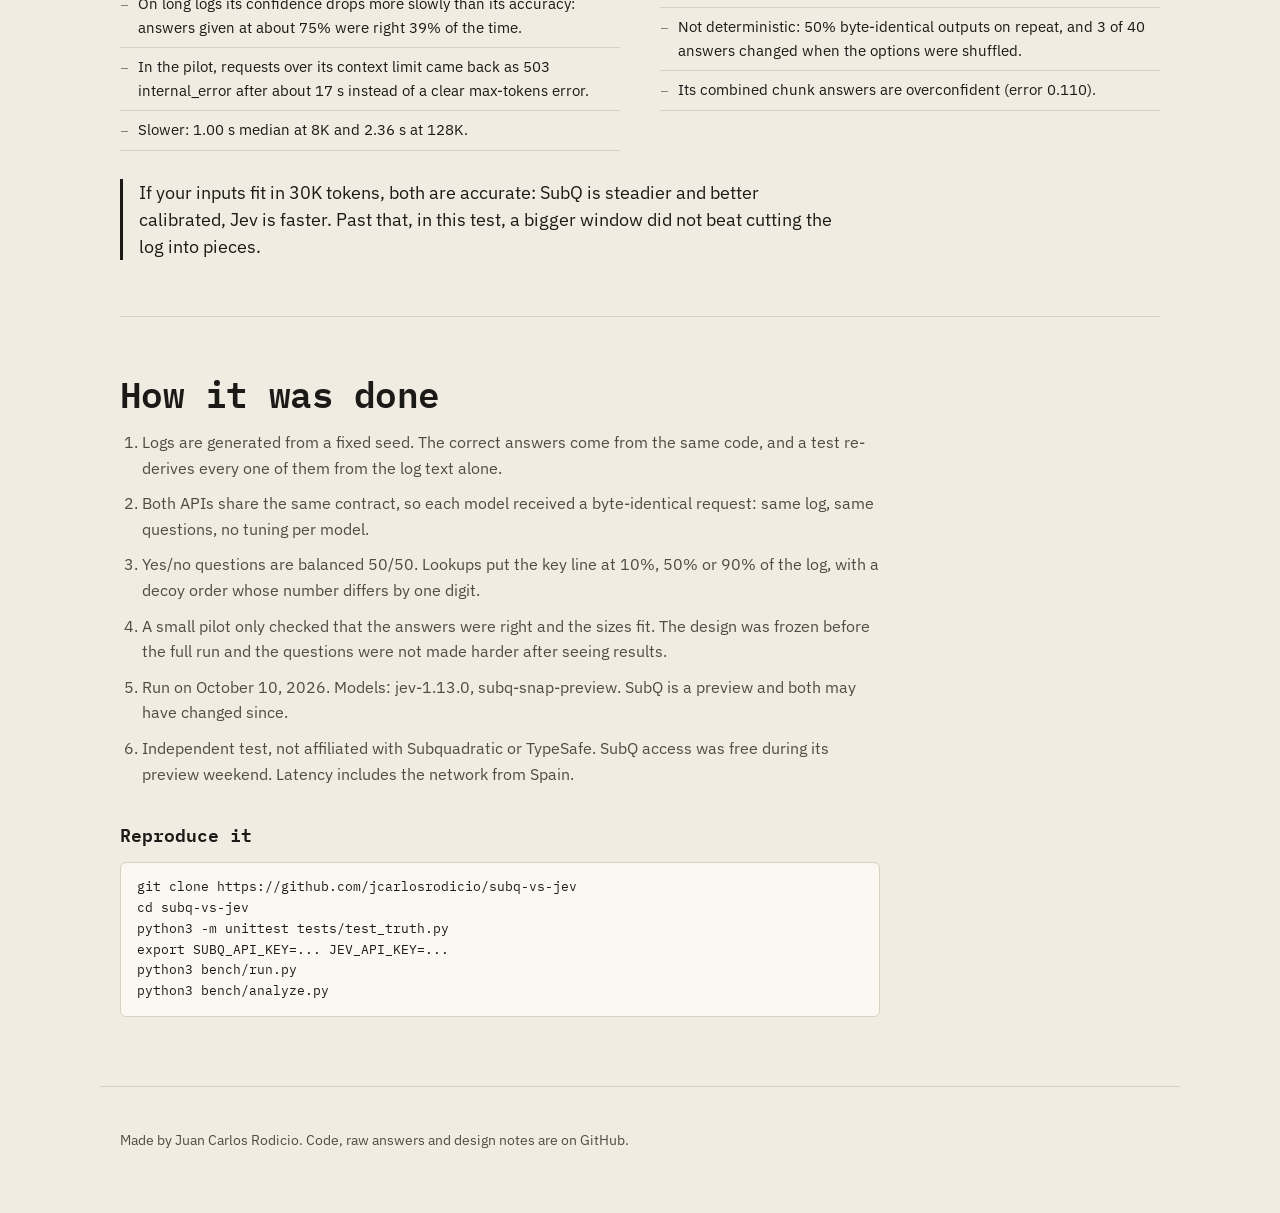
==== commit fcdce49e: "Add 'how much could you automate' at <=5% error, per log size [skip ci] Threshold fit on even-number" ====
--- a/site/index.html
+++ b/site/index.html
@@ -87,6 +87,10 @@
     <div class="sizes" id="cal-scope"></div>
     <div class="calib" id="calib"></div>
     <p class="finding" data-i18n="s3_finding"></p>
+    <h3 class="sub-h" data-i18n="s3b_title"></h3>
+    <p class="prose" data-i18n="s3b_p"></p>
+    <div id="auto"></div>
+    <p class="finding" data-i18n="s3b_finding"></p>
   </section>
 
   <section class="block" id="s4">
--- a/site/style.css
+++ b/site/style.css
@@ -176,6 +176,11 @@
 .bar-cell .b { height: 8px; transition: width .5s cubic-bezier(.3,.7,.2,1); }
 .bar-cell .na { color: var(--ink-3); font-weight: 400; }
 
+.sub-h { font-size: 22px; margin-top: 48px; }
+.auto-grid { grid-template-columns: minmax(120px, 1fr) 1.2fr 1.2fr; max-width: 820px; margin-bottom: 4px; }
+.auto-grid .bar-cell { white-space: nowrap; }
+.auto-grid .bar-cell .na { font-size: 11.5px; }
+
 /* heat grids */
 .grids { display: grid; grid-template-columns: 1fr 1fr; gap: 32px; }
 .grid-title { font: 600 15px var(--mono); margin: 0 0 8px; display: flex; gap: 8px; align-items: baseline; }
@@ -252,6 +257,8 @@
   .readout-grid { grid-template-columns: minmax(110px, 1.2fr) 1fr 1fr; font-size: 13px; }
 }
 @media (max-width: 480px) {
+  .auto-grid .bar-cell { white-space: normal; flex-wrap: wrap; gap: 2px 6px; }
+  .auto-grid .bar-cell .na { flex-basis: 100%; }
   main, .bar, .foot { padding-left: 16px; padding-right: 16px; }
   .paper { padding-left: 16px; padding-right: 16px; }
   .receipt li { grid-template-columns: 1fr 56px 56px; gap: 8px; font-size: 13px; }
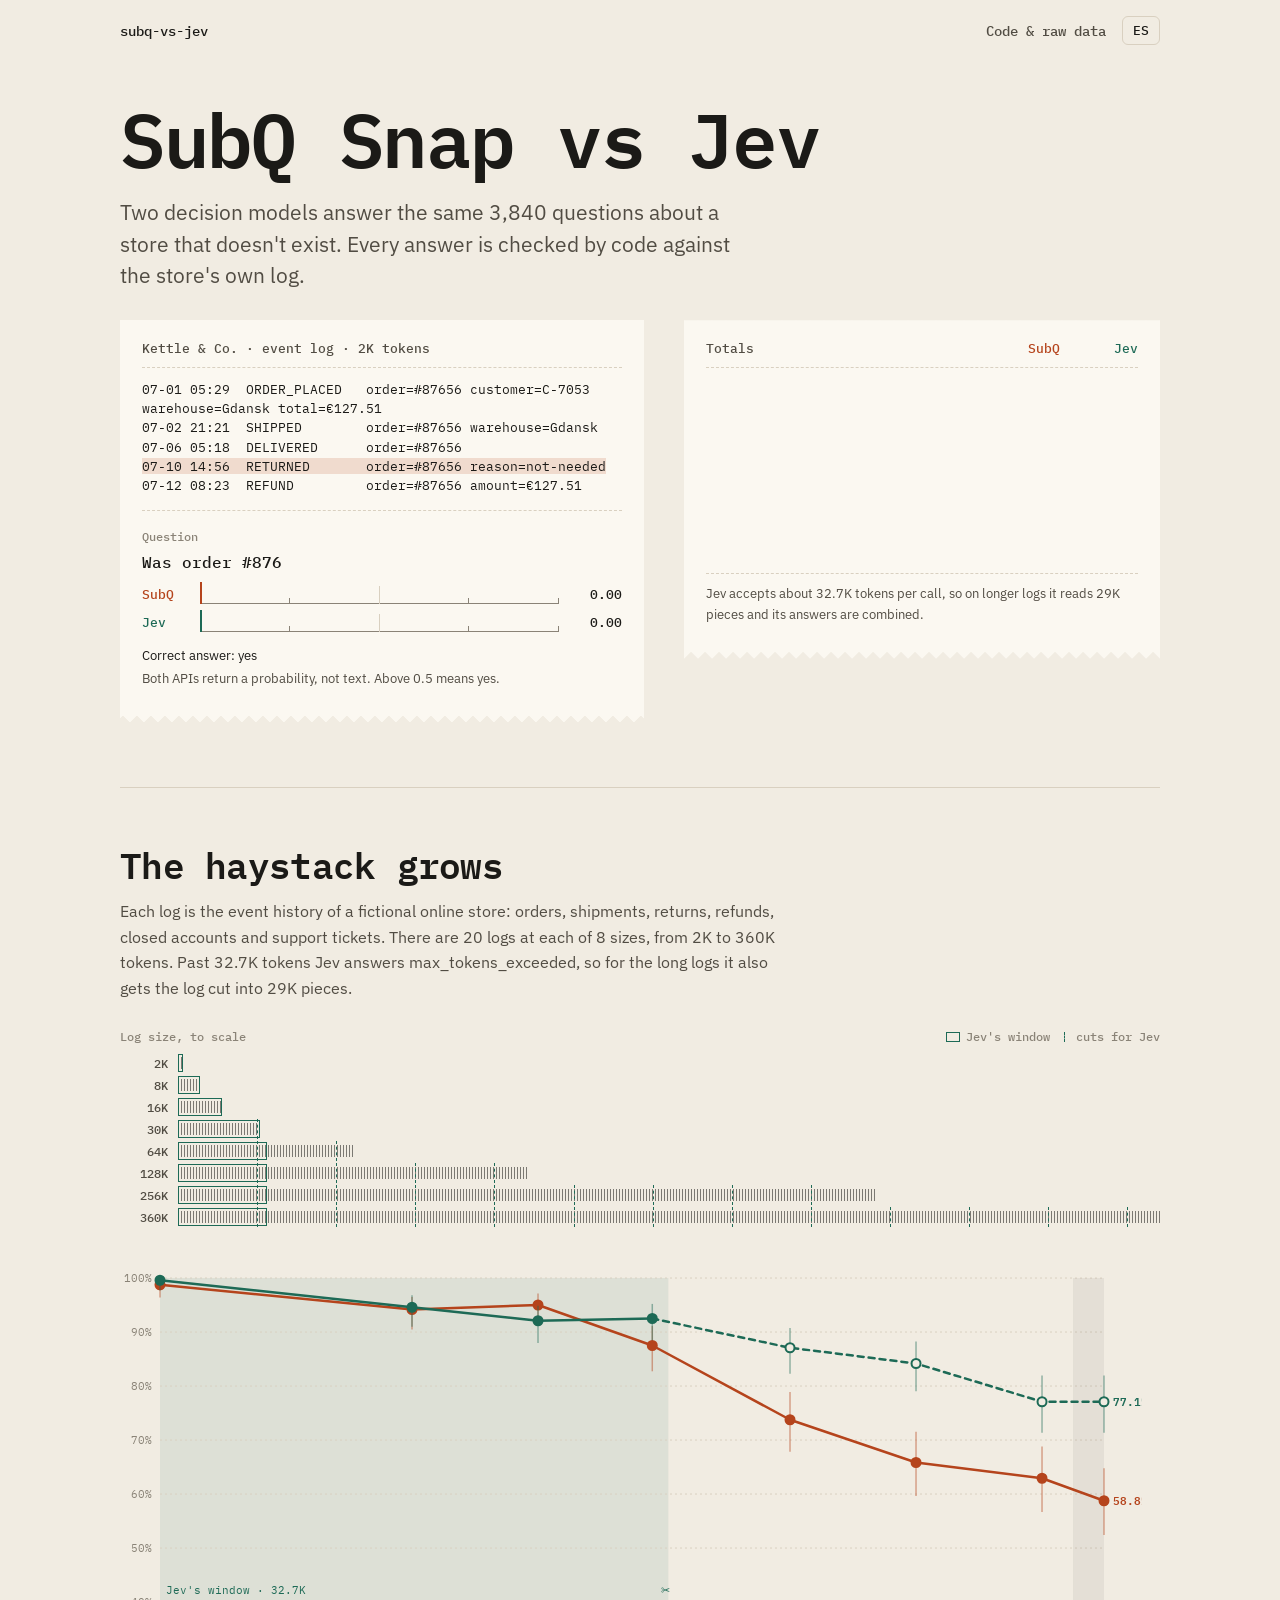
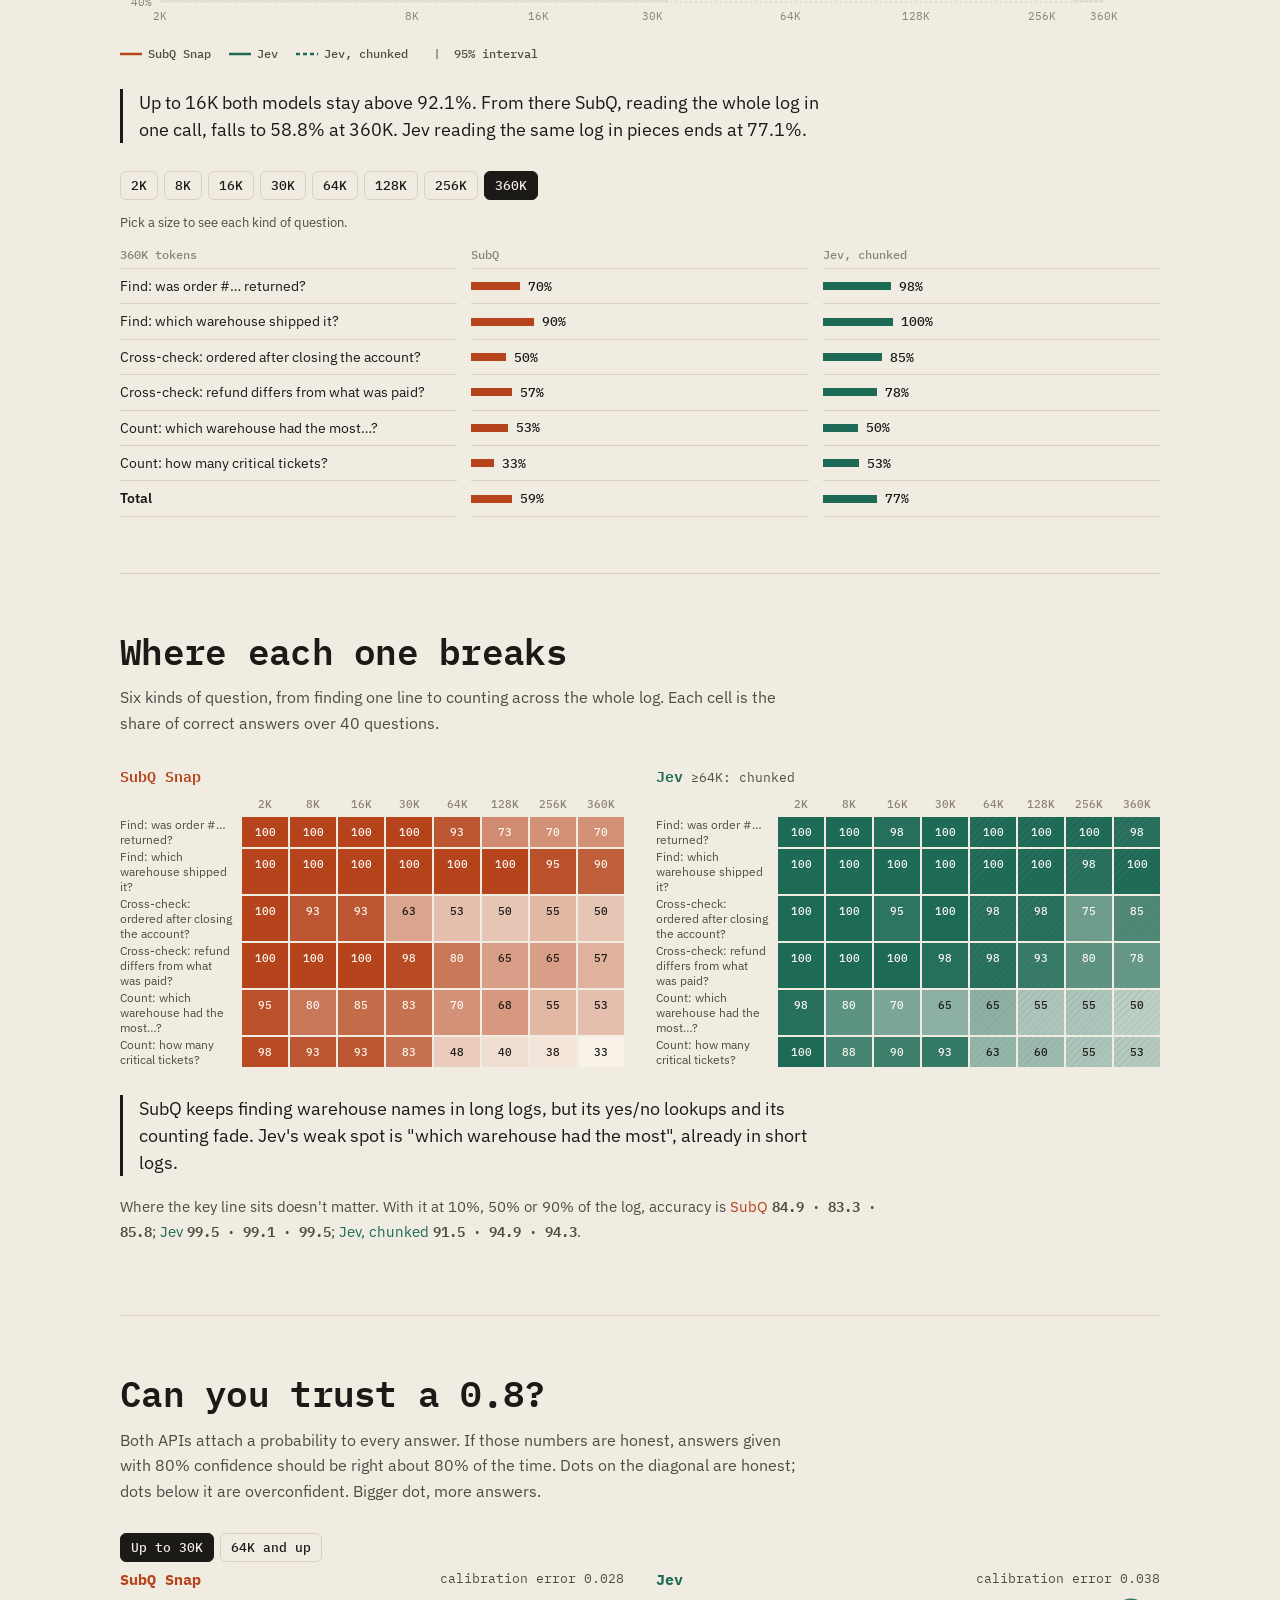
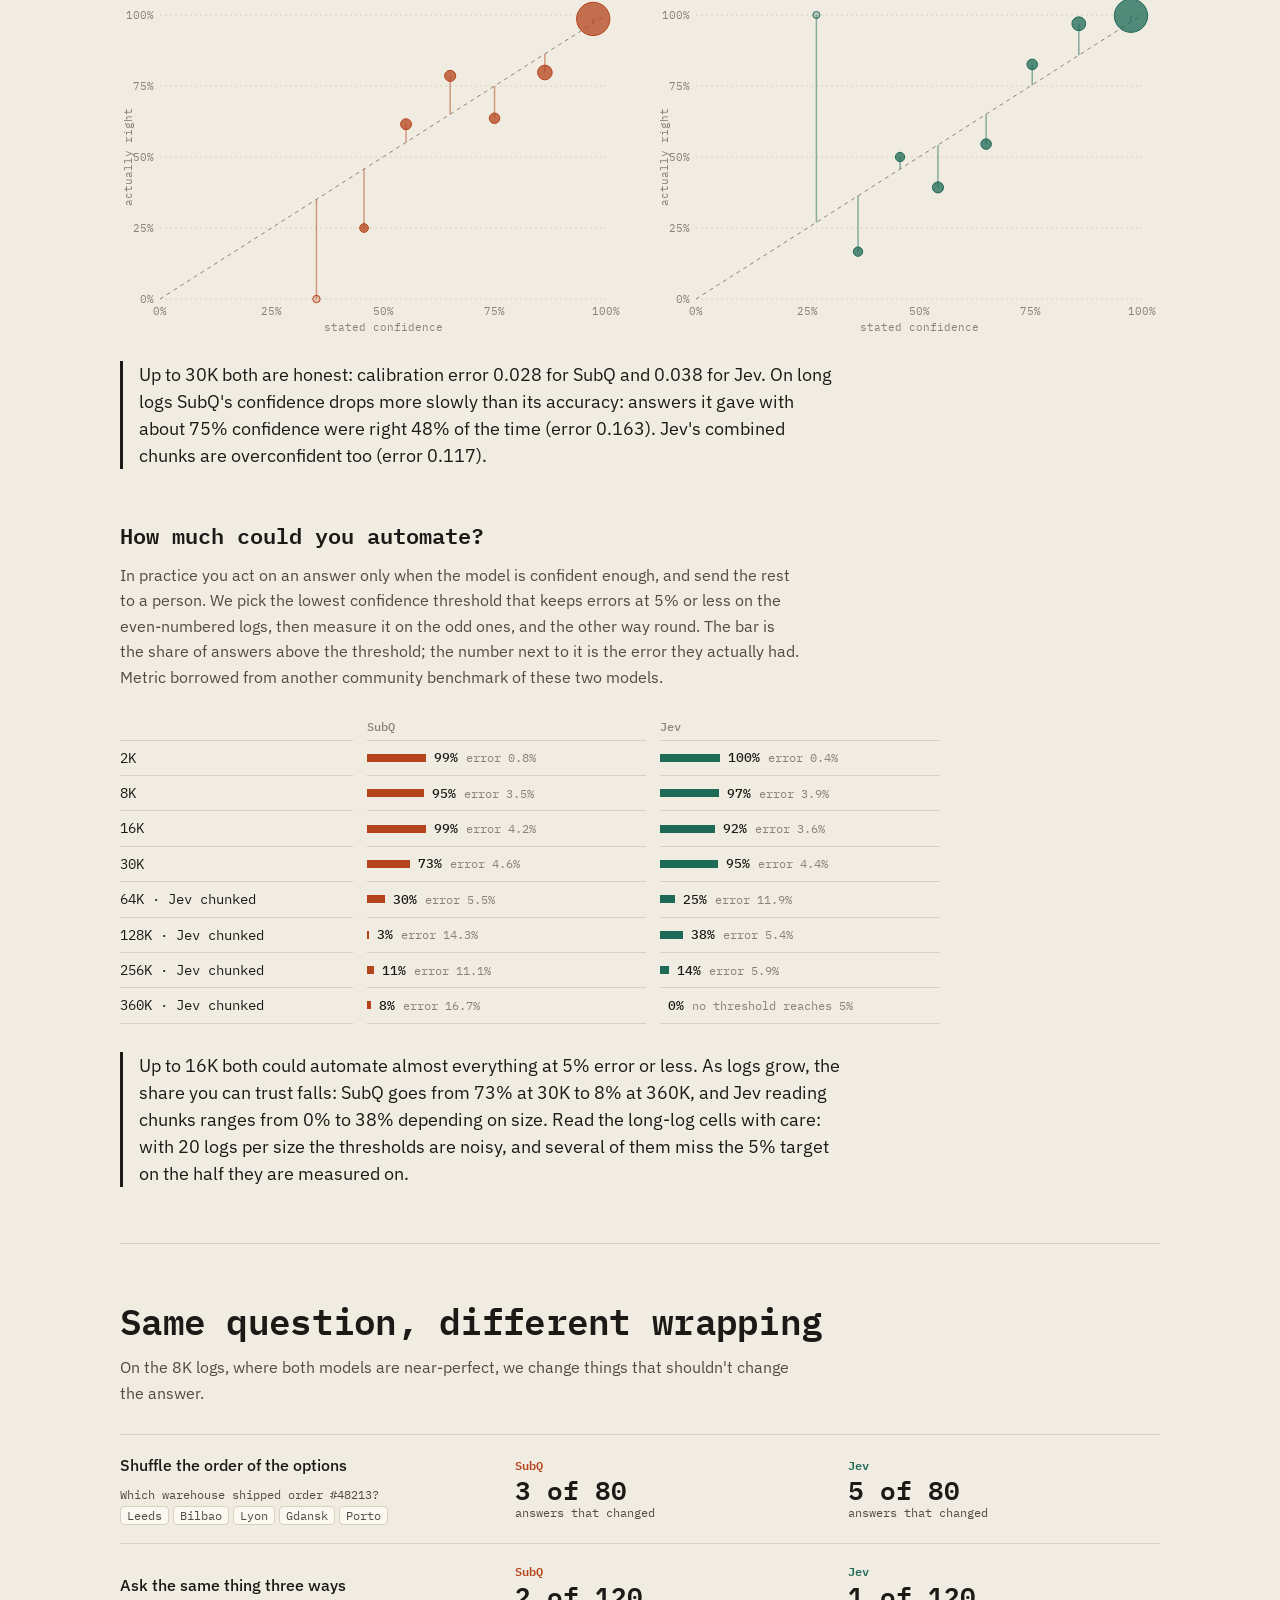
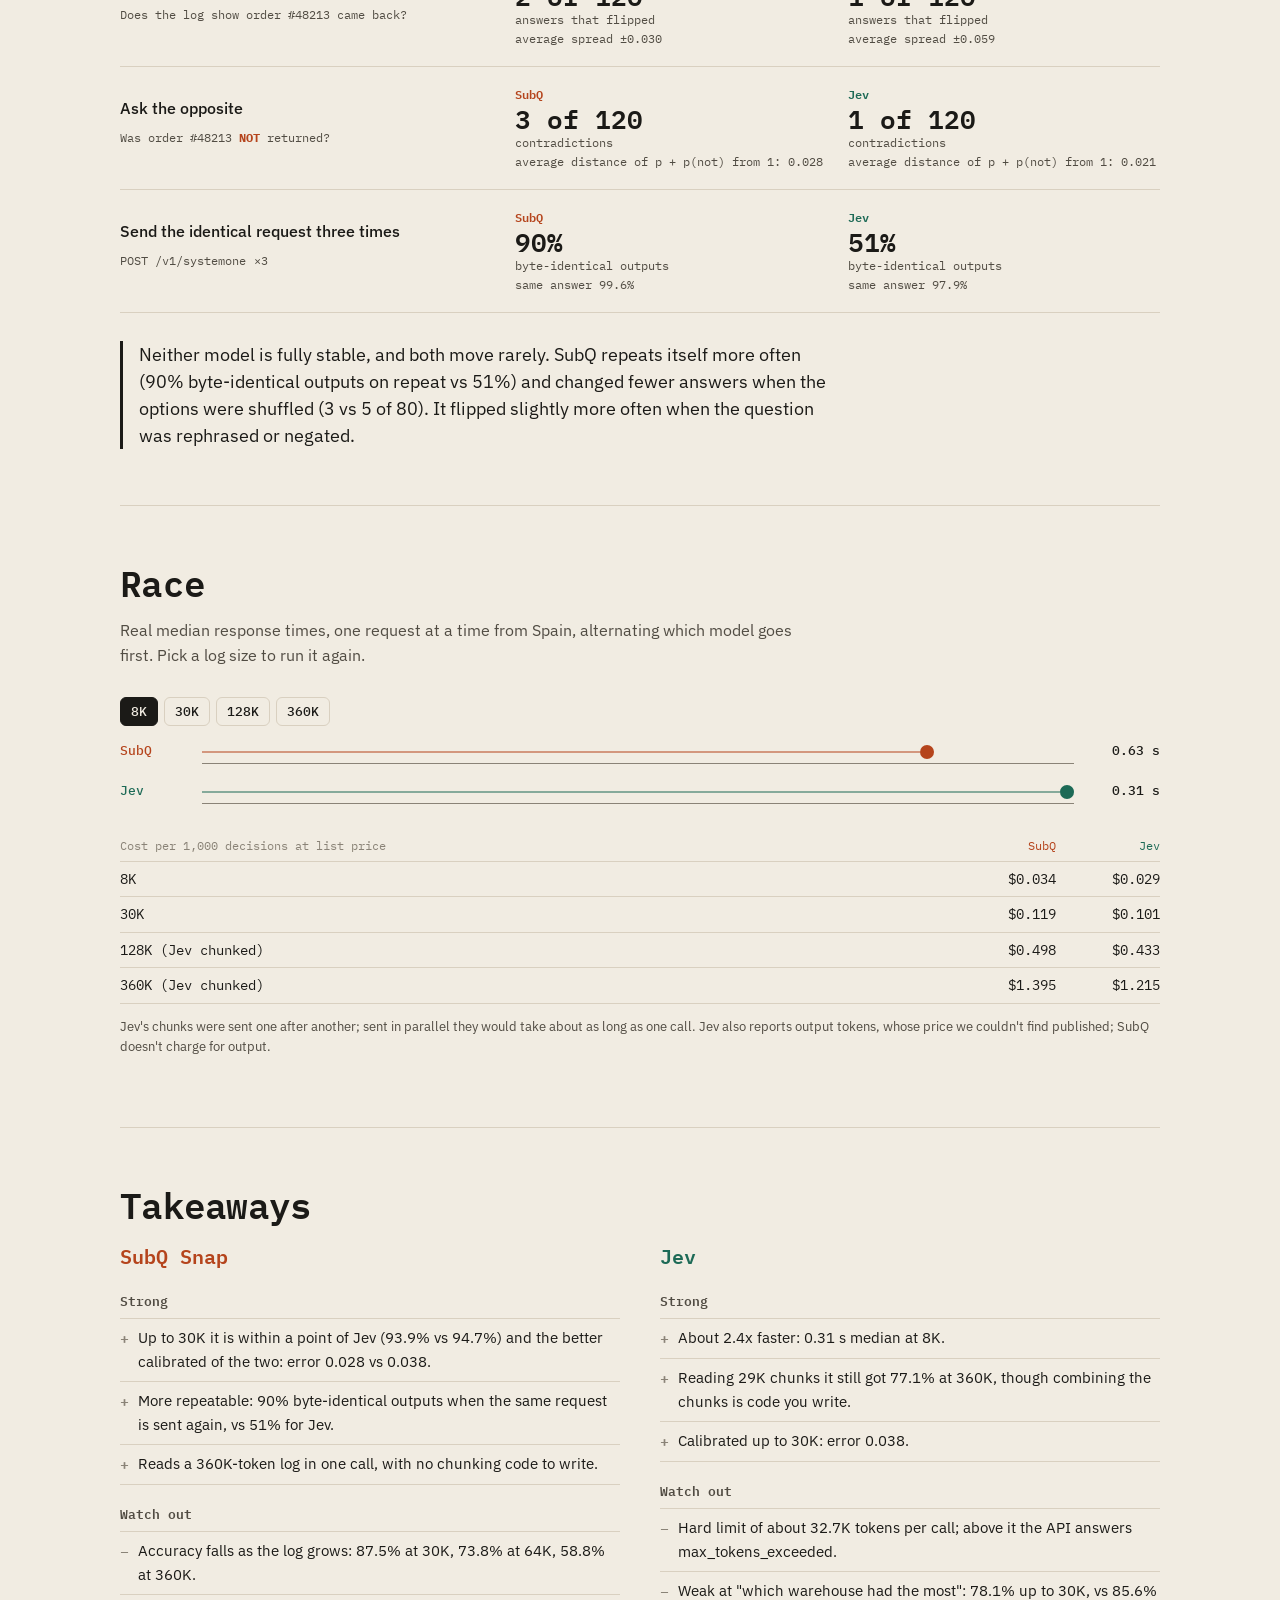
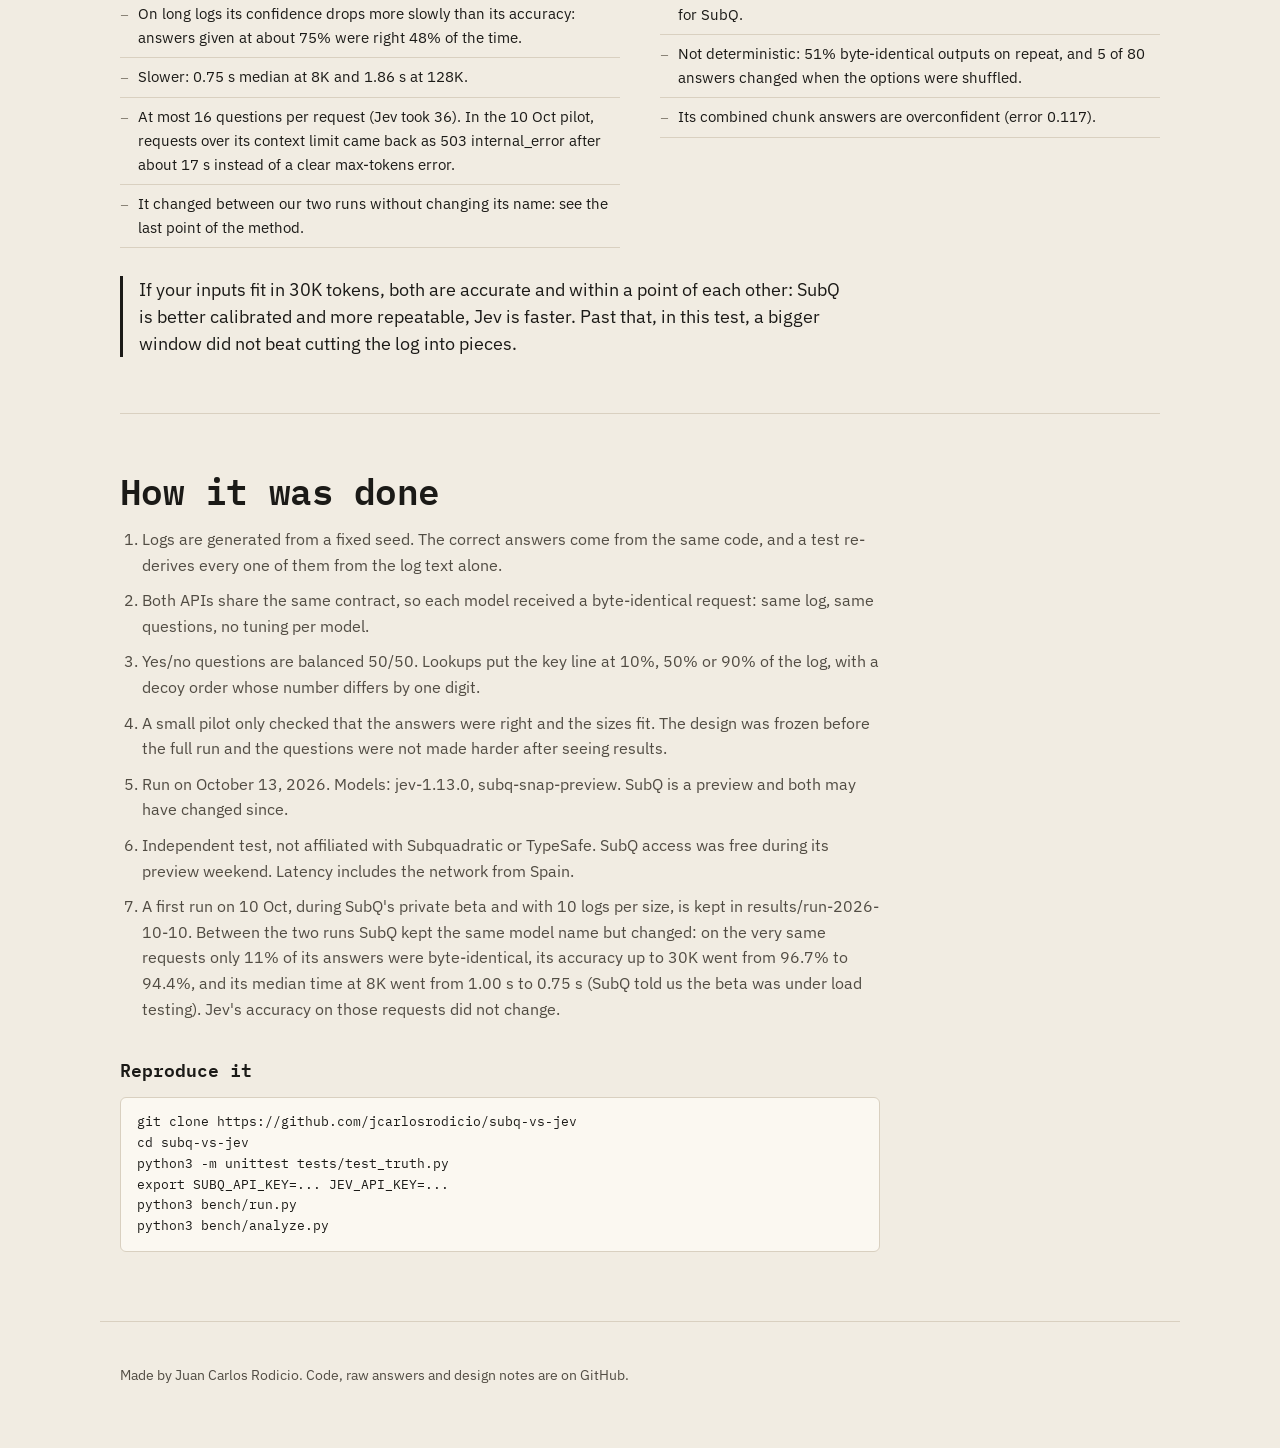
==== commit c0379052: "Rerun after SubQ's launch: 20 logs per size, robustness in calls of 12 SubQ now caps requests at 16 " ====
--- a/site/index.html
+++ b/site/index.html
@@ -4,9 +4,9 @@
 <meta charset="utf-8">
 <meta name="viewport" content="width=device-width, initial-scale=1">
 <title>SubQ Snap vs Jev</title>
-<meta name="description" content="Two decision models, one fictional store, 1,920 graded answers from 2K to 360K tokens of context.">
+<meta name="description" content="Two decision models, one fictional store, 3,840 graded answers from 2K to 360K tokens of context.">
 <meta property="og:title" content="SubQ Snap vs Jev">
-<meta property="og:description" content="Two decision models, one fictional store, 1,920 graded answers from 2K to 360K tokens of context.">
+<meta property="og:description" content="Two decision models, one fictional store, 3,840 graded answers from 2K to 360K tokens of context.">
 <meta property="og:image" content="https://jcarlosrodicio.github.io/subq-vs-jev/og.png">
 <meta property="og:url" content="https://jcarlosrodicio.github.io/subq-vs-jev/">
 <meta name="twitter:card" content="summary_large_image">
@@ -124,6 +124,7 @@
       <li data-i18n="m4"></li>
       <li data-i18n="m5"></li>
       <li data-i18n="m6"></li>
+      <li data-i18n="m7"></li>
     </ol>
     <h3 data-i18n="reproduce"></h3>
     <pre class="code"><code>git clone https://github.com/jcarlosrodicio/subq-vs-jev
